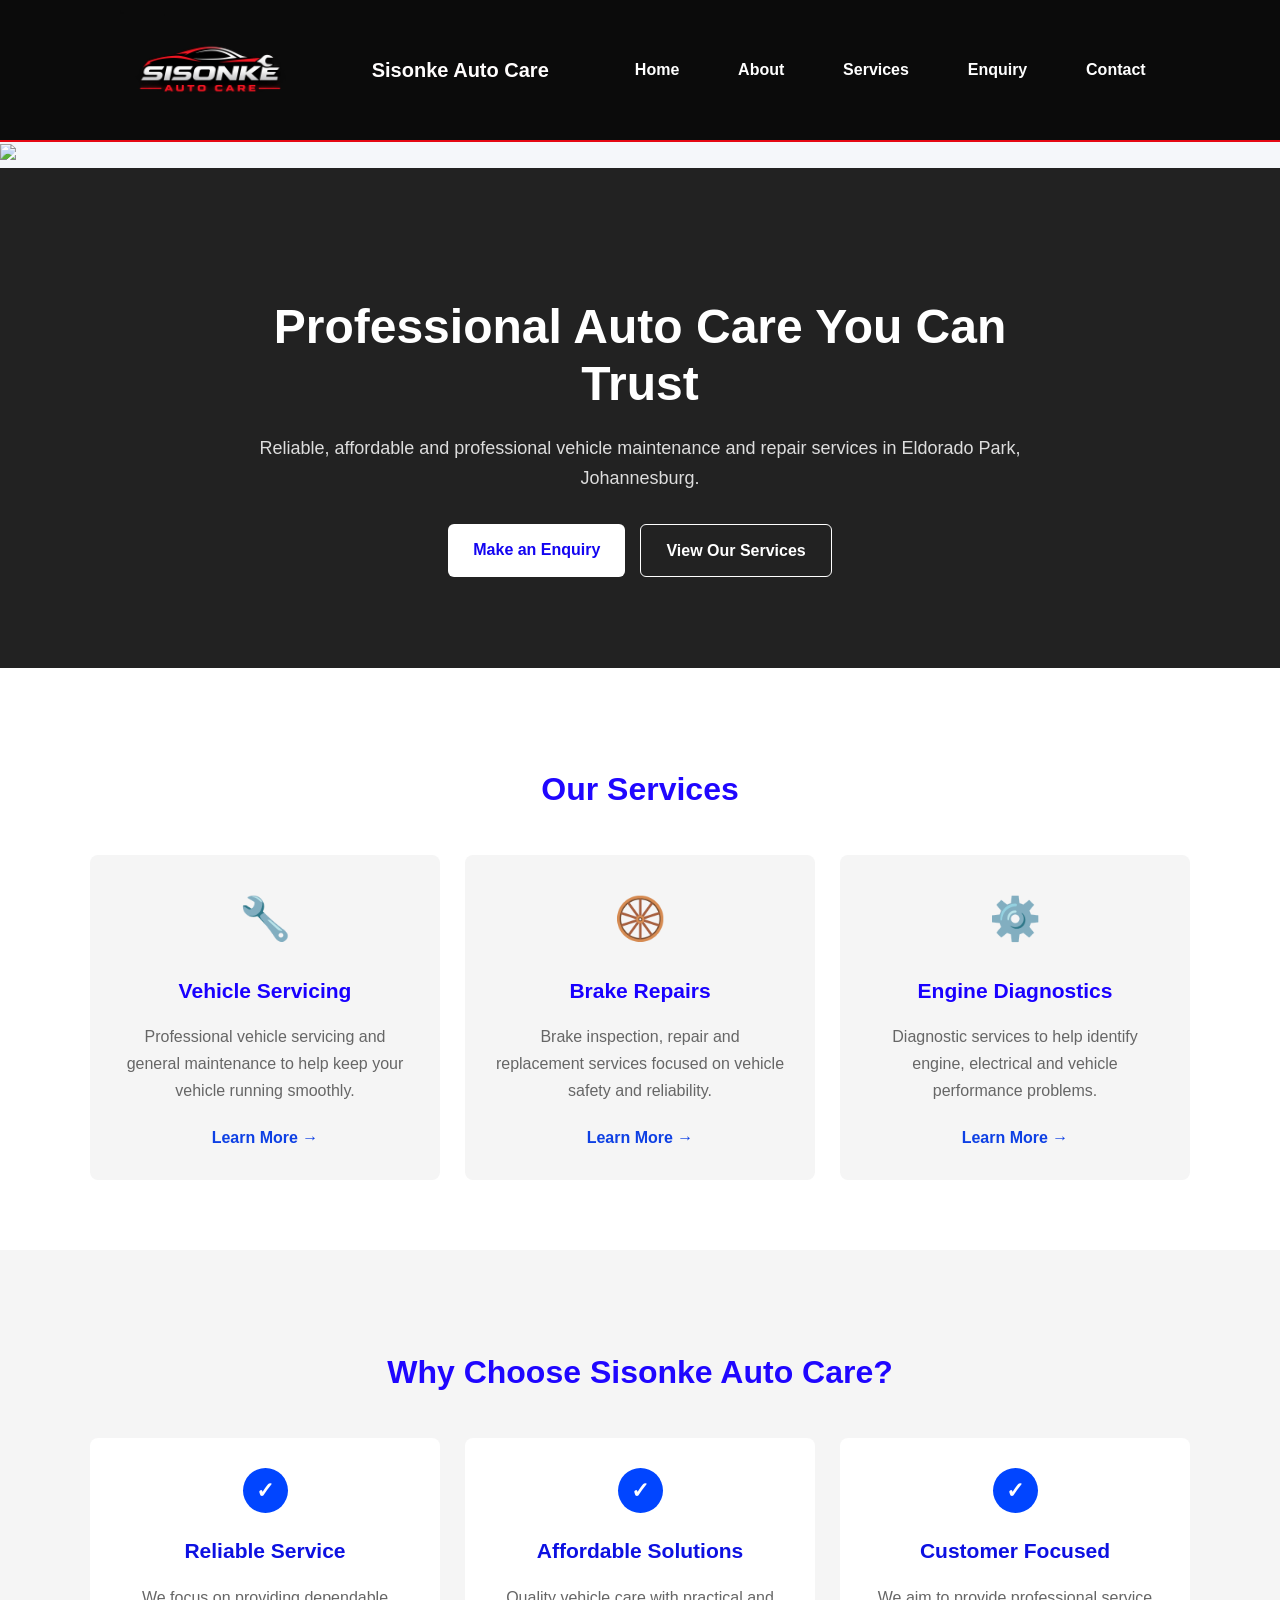
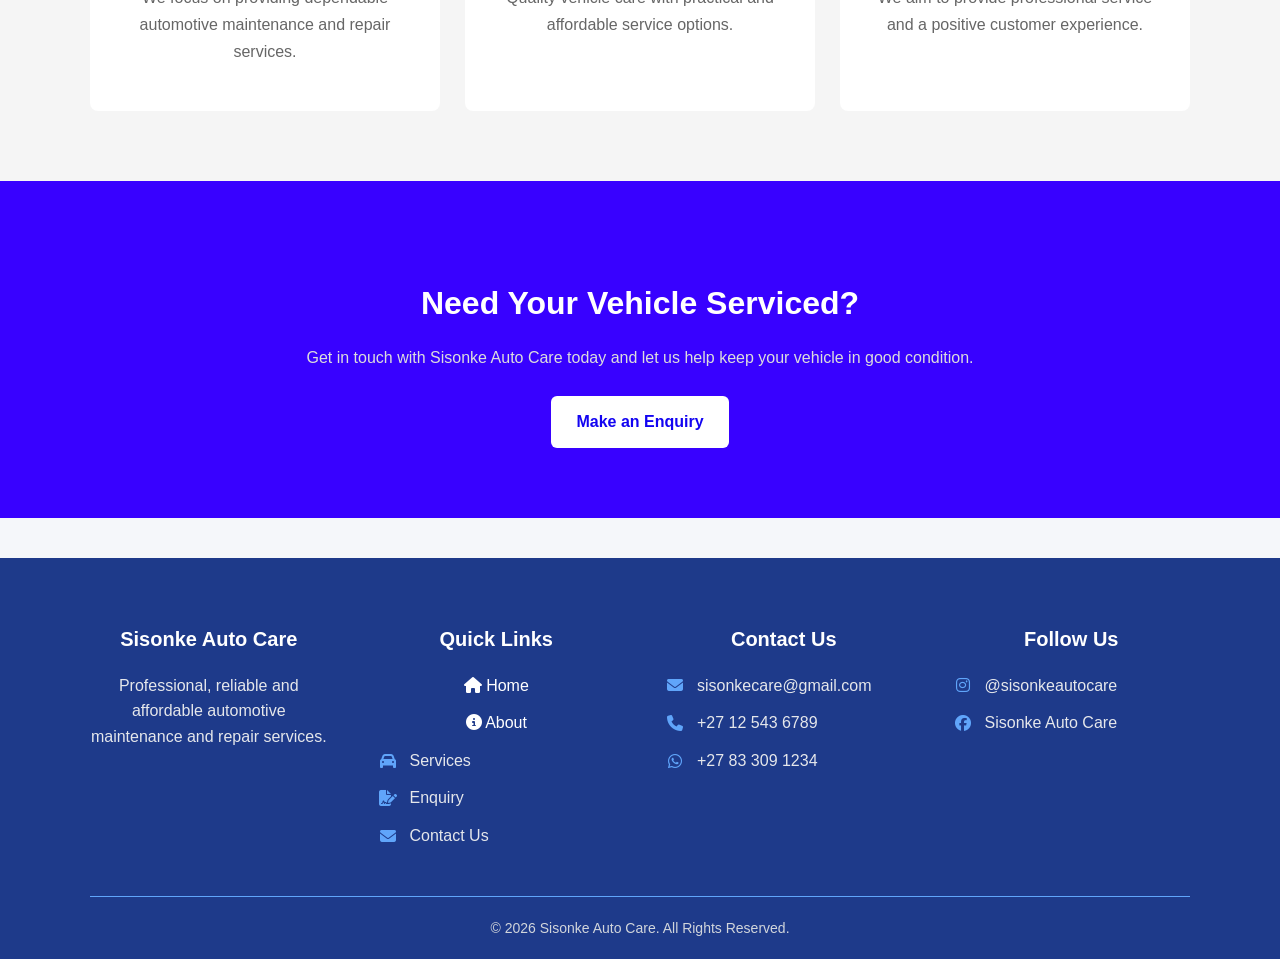
==== index.html @ cf34b192 "first commit" ====
<!DOCTYPE html>
<html lang="en">
<head>
    <meta charset="UTF-8">
    <meta name="viewport" content="width=device-width, initial-scale=1.0">
    <title>HOME</title>
     <link rel="stylesheet" href="CSS/style.css"> 

</head>
<body>
     <!-- Add this inside your <head> -->
<link rel="stylesheet" href="https://cdnjs.cloudflare.com/ajax/libs/font-awesome/6.5.2/css/all.min.css">
  
    <header class="site-header">
    <div class="container header-inner">
          <a href="index.html" class="brand">
            <img src="IMAGES/ChatGPT Image Sep 7, 2026, 10_57_08 AM.png" alt="Sisonke Auto Care Logo">
        </a>
          <a class="brand" href="index.html">Sisonke Auto Care</a>


        <nav class="site-nav" aria-label="Main navigation">
            <a href="index.html">Home</a>
            <a href="PAGES/about.html">About</a>
            <a href="PAGES/services.html">Services</a>
            <a href="PAGES/enquiry.html">Enquiry</a>
            <a href="PAGES/contactus.html">Contact</a>
        </nav>

    </div>
</header>
<body>

     </header>
<body>
      
          <img src="image/Web-SiteImage-6-scaled.png" width="400" 

      </header>
<body>
    

  <main>

    <!-- Hero Section -->
    <section class="hero">
        <div class="hero-content">
            <h1>Professional Auto Care You Can Trust</h1>

            <p>
                Reliable, affordable and professional vehicle maintenance
                and repair services in Eldorado Park, Johannesburg.
            </p>

            <div class="hero-buttons">
                <a href="./PAGES/enquiry.html" class="button">Make an Enquiry</a>
                <a href="./PAGES/services.html" class="button secondary-button">
                    View Our Services
                </a>
            </div>
        </div>
    </section>


    <!-- Services Section -->
    <section class="services-preview">
        <div class="container">

            <h2>Our Services</h2>

            <div class="cards">

                <div class="card">
                    <div class="card-icon">🔧</div>

                    <h3>Vehicle Servicing</h3>

                    <p>
                        Professional vehicle servicing and general maintenance
                        to help keep your vehicle running smoothly.
                    </p>

                    <a href="services.html">Learn More →</a>
                </div>


                <div class="card">
                    <div class="card-icon">🛞</div>

                    <h3>Brake Repairs</h3>

                    <p>
                        Brake inspection, repair and replacement services
                        focused on vehicle safety and reliability.
                    </p>

                    <a href="services.html">Learn More →</a>
                </div>


                <div class="card">
                    <div class="card-icon">⚙️</div>

                    <h3>Engine Diagnostics</h3>

                    <p>
                        Diagnostic services to help identify engine, electrical
                        and vehicle performance problems.
                    </p>

                    <a href="services.html">Learn More →</a>
                </div>

            </div>

        </div>
    </section>


    <!-- Why Choose Us Section -->
    <section class="why-us">

        <div class="container">

            <h2>Why Choose Sisonke Auto Care?</h2>

            <div class="benefits">

                <div class="benefit">
                    <div class="benefit-icon">✓</div>

                    <h3>Reliable Service</h3>

                    <p>
                        We focus on providing dependable automotive maintenance
                        and repair services.
                    </p>
                </div>


                <div class="benefit">
                    <div class="benefit-icon">✓</div>

                    <h3>Affordable Solutions</h3>

                    <p>
                        Quality vehicle care with practical and affordable
                        service options.
                    </p>
                </div>


                <div class="benefit">
                    <div class="benefit-icon">✓</div>

                    <h3>Customer Focused</h3>

                    <p>
                        We aim to provide professional service and a positive
                        customer experience.
                    </p>
                </div>

            </div>

        </div>

    </section>


    <!-- Call To Action Section -->
    <section class="cta">

        <div class="container">

            <h2>Need Your Vehicle Serviced?</h2>

            <p>
                Get in touch with Sisonke Auto Care today and let us help
                keep your vehicle in good condition.
            </p>

            <a href="enquiry.html" class="button">
                Make an Enquiry
            </a>

        </div>

    </section>

</main>
  <!-- Add this inside your <head> -->
<link rel="stylesheet" href="https://cdnjs.cloudflare.com/ajax/libs/font-awesome/6.5.2/css/all.min.css">


<!-- FOOTER -->
<footer class="site-footer">

    <div class="container">

        <div class="footer-content">

            <!-- About -->
            <div class="footer-section">
                <h3>Sisonke Auto Care</h3>
                <p>
                    Professional, reliable and affordable automotive
                    maintenance and repair services.
                </p>
            </div>


            <!-- Quick Links -->
            <div class="footer-section">
                <h3>Quick Links</h3>

                <ul class="footer-links">

                    <li>
                        <a href="index.html"> </a>
                            <i class="fa-solid fa-house"></i>
                            Home
                        </a>
                    </li>

                    <li>
                        <a href="PAGES/about.html"> </a>
                            <i class="fa-solid fa-circle-info"></i>
                            About
                        </a>
                    </li>

                    <li>
                        <a href="PAGES/services.html">
                            <i class="fa-solid fa-car"></i>
                            Services
                        </a>
                    </li>

                    <li>
                        <a href="PAGES/enquiry.html">
                            <i class="fa-solid fa-file-signature"></i>
                            Enquiry
                        </a>
                    </li>

                    <li>
                        <a href="PAGES/contactus.html">
                            <i class="fa-solid fa-envelope"></i>
                            Contact Us
                        </a>
                    </li>

                </ul>
            </div>


            <!-- Contact (Now Clickable) -->
            <div class="footer-section">
                <h3>Contact Us</h3>

                <ul class="footer-links">

                    <li>
                        <a href="mailto:sisonkecare@gmail.com">
                            <i class="fa-solid fa-envelope"></i>
                            <span>sisonkecare@gmail.com</span>
                        </a>
                    </li>

                    <li>
                        <a href="tel:+27125436789">
                            <i class="fa-solid fa-phone"></i>
                            <span>+27 12 543 6789</span>
                        </a>
                    </li>

                    <li>
                        <a href="https://wa.me/27833091234" target="_blank" rel="noopener noreferrer">
                            <i class="fa-brands fa-whatsapp"></i>
                            <span>+27 83 309 1234</span>
                        </a>
                    </li>

                </ul>
            </div>


            <!-- Social Media (Now Clickable) -->
            <div class="footer-section">
                <h3>Follow Us</h3>

                <ul class="footer-links">

                    <li>
                        <a href="https://instagram.com/sisonkeautocare" target="_blank" rel="noopener noreferrer">
                            <i class="fa-brands fa-instagram"></i>
                            <span>@sisonkeautocare</span>
                        </a>
                    </li>

                    <li>
                        <a href="https://facebook.com" target="_blank" rel="noopener noreferrer">
                            <i class="fa-brands fa-facebook"></i>
                            <span>Sisonke Auto Care</span>
                        </a>
                    </li>

                </ul>
            </div>

        </div>


        <!-- Copyright -->
        <div class="footer-bottom">
            <p>
                &copy; 2026 Sisonke Auto Care. All Rights Reserved.
            </p>
        </div>

    </div>

</footer>

</body>
</html>
---- CSS/style.css ----
/* body{
    background-color: gold
    ;
}

h1 {
    color: black;
}

p {
    font-size:20px; color:softer blue; */

    /* :root represents the highest-level html element.
   It stores reusable CSS variables for the whole Services page.
   Students must replace these example colours with their actual colours. */
:root {
    --primary: #2563EB; /* Store the website's main colour. */
    --primary-dark: #1E3A8A; /* Store a darker version for strong backgrounds. */
    --accent: #000000; /* Store the highlight and hover colour. */
    --background: #F5F7FA; 
    /* Store the page background colour. */
    --surface: #FFFFFF; /* Store the card background colour. */
    --text: #1F2937; /* Store the normal text colour. */
    --border: #D1D5DB; /* Store the card border colour. */
}

/* Select every HTML element. */
* {
    box-sizing: border-box; /* Include padding and borders inside element widths. */
}

/* Style the complete visible webpage. */
body {
    margin: 0; /* Remove the browser's default outside spacing. */
    background-color: var(--background); /* Use the stored background colour. */
    color: var(--text); /* Use the stored normal text colour. */
    font-family: Arial, Helvetica, sans-serif; /* Set readable fallback fonts. */
    font-size: 16px; /* Set the default text size. */
    line-height: 1.6; /* Add readable space between lines. */
}

/* Create a reusable centred content area. */
.container {
    width: min(90%, 1200px); /* Use 90% width but never exceed 1200px. */
    margin-inline: auto; /* Centre the container horizontally. */
}

/* Remove normal underlines and animate link colour changes. */
a {
    text-decoration: none; /* Remove the browser's default underline. */
    transition: 0.25s ease; /* Smoothly animate interaction changes. */
}

/* Style the header across the top of the Services page. */
.site-header {
    background-color: var(--primary); /* Use the main website colour. */
    border-bottom: 4px solid var(--accent); /* Add an accent line. */
}

/* Arrange the brand and navigation in one row. */
.header-inner {
    display: flex; /* Place children next to each other. */
    align-items: center; /* Align children vertically. */
    justify-content: space-between; /* Push them to opposite sides. */
    min-height: 80px; /* Give the header a useful minimum height. */
    gap: 2rem; /* Add space between the brand and navigation. */
}

/* Style the clickable organisation name. */
.brand {
    color: #fffdfd; /* Display the brand in white. */
    font-size: 1.25rem; /* Make it larger than normal text. */
    font-weight: bold; /* Emphasise the organisation name. */
}

/* Arrange the main navigation links. */
.site-nav {
    display: flex; /* Place links in one row. */
    gap: 0.35rem; /* Add a small gap between links. */
}

/* Style each link inside the main navigation. */
.site-nav a {
    padding: 0.7rem 0.9rem; /* Add clickable space inside each link. */
    border-radius: 6px; /* Round the link corners. */
    color: #ffffff; /* Display normal navigation text in white. */
    font-weight: bold; /* Make navigation labels easy to identify. */
}

/* Apply when a mouse pointer is over a navigation link. */
.site-nav a:hover {
    background-color: var(--accent); /* Change to the accent background. */
    color: var(--primary-dark); /* Use dark text for contrast. */
    transform: translateY(-2px); /* Move the link slightly upward. */
}

/* Apply when a keyboard user selects a navigation link. */
.site-nav a:focus-visible {
    outline: 3px solid #ffffff; /* Draw a visible keyboard focus outline. */
    outline-offset: 2px; /* Add space around the outline. */
}

/* Highlight the link for the page currently open. */
.site-nav a[aria-current="page"] {
    background-color: #ffffff; /* Use a white active-link background. */
    color: var(--primary); /* Use the main colour for active-link text. */
}

/* Style the short introduction at the top of the page. */
.page-header {
    padding: 4rem 0; /* Add vertical space inside the section. */
    background-color: var(--primary-dark); /* Use the dark website colour. */
    color: #ffffff; /* Make inherited text white. */
    text-align: center; /* Centre the introduction. */
}

/* Style the small line above the main heading. */
.eyebrow {
    margin-bottom: 0.5rem; /* Add space below the line. */
    color: var(--accent); /* Use the accent colour. */
    font-weight: bold; /* Emphasise the text. */
    text-transform: uppercase; /* Display the text in capital letters. */
}

/* Style the main Services heading. */
.page-header h1 {
    margin: 0 0 1rem; /* Remove top space and add bottom space. */
    font-size: clamp(2rem, 5vw, 3.25rem); /* Make the size responsive. */
}

/* Keep the introductory paragraph readable and centred. */
.page-introduction {
    max-width: 700px; /* Stop the paragraph from becoming too wide. */
    margin: 0 auto; /* Centre the paragraph. */
}

/* Add space around the main Services content. */
.services-section {
    padding: 4rem 0; /* Add vertical section spacing. */
}

/* Style the heading above the cards. */
.section-heading {
    margin: 0 0 2rem; /* Add space below the heading. */
    color: var(--primary); /* Use the main website colour. */
    text-align: center; /* Centre the heading. */
}

/* Arrange four cards in a responsive grid. */
.services-grid {
    display: grid; /* Turn this container into CSS Grid. */
    grid-template-columns: repeat(4, 1fr); /* Create four equal columns. */
    gap: 1.5rem; /* Add space between cards. */
}

/* Style every repeated service card. */
.service-card {
    overflow: hidden; /* Keep the image inside the rounded corners. */
    background-color: var(--surface); /* Use the stored card colour. */
    border: 1px solid var(--border); /* Add a light card border. */
    border-radius: 10px; /* Round the card corners. */
    box-shadow: 0 5px 15px rgba(0, 0, 0, 0.12); /* Add depth. */
    transition: transform 0.25s ease; /* Animate the card hover movement. */
}

/* Apply while the mouse is over a service card. */
.service-card:hover {
    transform: translateY(-5px); /* Lift the card slightly upward. */
}

/* Give every service image the same size. */
.service-image {
    display: block; /* Remove the inline gap below an image. */
    width: 100%; /* Fill the complete card width. */
    height: 180px; /* Give all four images equal height. */
    object-fit: cover; /* Crop images without stretching them. */
}

/* Add internal spacing around each card's text. */
.service-content {
    padding: 1.25rem; /* Add space between text and card edges. */
}

/* Style each service name. */
.service-content h3 {
    margin: 0 0 0.5rem; /* Remove top space and add bottom space. */
    color: var(--primary); /* Use the main website colour. */
}

/* Remove unnecessary space below each service description. */
.service-content p {
    margin-bottom: 0; /* Remove the final paragraph's bottom margin. */
}

/* Style the footer at the bottom of the Services page. */
.site-footer {
    padding: 2rem 0; /* Add internal footer spacing. */
    background-color: var(--primary-dark); /* Use the dark website colour. */
    color: #000000; /* Display footer text in white. */
    text-align: center; /* Centre the footer text. */

}

/* Remove the paragraph's default footer margin. */
.site-footer p {
    margin: 0; /* Remove unwanted space around the copyright. */
    
}

/* Tablet rules apply when the screen is 900px or narrower. */
@media (max-width: 900px) {
    /* Stack the brand above the navigation on tablets. */
    .header-inner {
        flex-direction: column; /* Change the header from a row to a column. */
        padding: 1rem 0; /* Add space inside the stacked header. */
    }

    /* Allow tablet navigation links to move onto another line. */
    .site-nav {
        justify-content: center; /* Centre the links. */
        flex-wrap: wrap; /* Wrap links when space is limited. */
    }

    /* Change the four service cards into two columns. */
    .services-grid {
        grid-template-columns: repeat(2, 1fr); /* Display two equal columns. */
    }
}

/* Phone rules apply when the screen is 600px or narrower. */
@media (max-width: 600px) {
    /* Stack the navigation links vertically. */
    .site-nav {
        width: 100%; /* Fill the available phone width. */
        flex-direction: column; /* Place links below one another. */
    }

    /* Make every phone navigation link easy to tap. */
    .site-nav a {
        width: 100%; /* Make each link fill the navigation width. */
        text-align: center; /* Centre each link label. */
    }

    /* Display one service card per row on phones. */
    .services-grid {
        grid-template-columns: 1fr; /* Change the grid to one column. */
    }
}


.site-footer {
    background-color: #1E3A8A;
    color: #FFFFFF;
    padding: 45px 20px 20px;
    margin-top: 40px;
}

.footer-content {
    max-width: 1100px;
    margin: 0 auto;
    display: flex;
    justify-content: space-between;
    gap: 50px;
}

.footer-section {
    flex: 1;
}

.footer-section h3 {
    color: #FFFFFF;
    font-size: 20px;
    margin-bottom: 18px;
}

.footer-section p {
    color: #E5E7EB;
    line-height: 1.6;
    margin: 0;
}


/* Quick Links */

.footer-links {
    list-style: none;
    padding: 0;
    margin: 0;
}

.footer-links li {
    margin-bottom: 12px;
}

.footer-links a {
    display: flex;
    align-items: center;
    gap: 12px;
    color: #E5E7EB;
    text-decoration: none;
    transition: 0.3s ease;
   

}

.footer-links a i {
    width: 20px;
    text-align: center;
    color: #60A5FA;
    font-size: 16px;
}

.footer-links a:hover {
    color: #FFFFFF;
    padding-left: 6px;
}

.footer-links a:hover i {
    color: #FFFFFF;
}


/* Contact & Social */

.footer-list {
    list-style: none;
    padding: 0;
    margin: 0;
}

.footer-list li {
    display: flex;
    align-items: center;
    gap: 12px;
    color: #E5E7EB;
    margin-bottom: 14px;
}

.footer-list i {
    width: 20px;
    text-align: center;
    color: #60A5FA;
    font-size: 17px;
}


/* Copyright */

.footer-bottom {
    max-width: 1100px;
    margin: 35px auto 0;
    padding-top: 20px;
    border-top: 1px solid #60A5FA;
    text-align: center;
}

.footer-bottom p {
    margin: 0;
    color: #D1D5DB;
    font-size: 14px;
}


/* Mobile */

@media (max-width: 768px) {

    .footer-content {
        flex-direction: column;
        gap: 30px;
    }

    .footer-section {
        width: 100%;
    }


}
/* Header */
.site-header {
    background-color: #0b0b0b;
    padding: 10px 0;
    border-bottom: 2px solid #e50914;
}

/* Header container */
.header-inner {
    max-width: 1200px;
    margin: 0 auto;
    padding: 0 30px;

    display: flex;
    align-items: center;
    justify-content: space-between;
}

/* Logo */
.brand img {
    width: 180px;
    height: auto;
    display: block;
}

/* Navigation */
.site-nav {
    display: flex;
    align-items: center;
    gap: 30px;
}

.site-nav a {
    color: #ffffff;
    text-decoration: none;
    font-size: 16px;
    font-weight: 600;
    transition: 0.3s ease;
}

.site-nav a:hover {
    color: #e50914;
}

/* Mobile */
@media (max-width: 768px) {
    .header-inner {
        flex-direction: column;
        gap: 15px;
    }

    .brand img {
        width: 160px;
    }

    .site-nav {
        gap: 15px;
        flex-wrap: wrap;
        justify-content: center;
    }
}

/* About Us Section */
.about-section {
    max-width: 1100px;
    margin: 60px auto;
    padding: 0 25px;
}

/* Main heading section */
.about-intro {
    text-align: center;
    margin-bottom: 45px;
}

.about-intro h1 {
    font-size: 42px;
    margin-bottom: 15px;
    color: #021cff;
}

.about-intro p {
    max-width: 750px;
    margin: 0 auto;
    font-size: 18px;
    line-height: 1.8;
    color: #555;
}

/* Individual sections */
.about-card {
    background: #f5f5f5;
    padding: 30px;
    margin-bottom: 25px;
    border-left: 5px solid hwb(239 1% 0%);
    border-radius: 8px;
}

.about-card h2 {
    margin-top: 0;
    margin-bottom: 15px;
    font-size: 27px;
    color: #0004fc;
}

.about-card p {
    margin: 0 0 15px;
    font-size: 16px;
    line-height: 1.8;
    color: #555;
}

.about-card p:last-child {
    margin-bottom: 0;
}

/* Mobile responsiveness */
@media (max-width: 768px) {

    .about-section {
        margin: 40px auto;
        padding: 0 18px;
    }

    .about-intro h1 {
        font-size: 34px;
    }

    .about-intro p {
        font-size: 16px;
    }

    .about-card {
        padding: 22px;
    }

    .about-card h2 {
        font-size: 23px;
    }

    .about-card p {
        font-size: 15px;
    }
}

/* Contact Section */
.contact-section {
    max-width: 1100px;
    margin: 60px auto;
    padding: 0 25px;
}

/* Contact Heading */
.contact-header {
    text-align: center;
    margin-bottom: 45px;
}

.contact-header h1 {
    font-size: 42px;
    color: #1807fd;
    margin-bottom: 12px;
}

.contact-header p {
    font-size: 18px;
    color: #666;
    margin: 0;
}

/* Main Contact Layout */
.contact-container {
    display: grid;
    grid-template-columns: 1fr 1fr;
    gap: 35px;
    align-items: stretch;
}

/* Contact Information */
.contact-info {
    background: #f5f5f5;
    padding: 35px;
    border-radius: 10px;
    border-left: 5px solid #222;
}

.contact-info h2,
.contact-form h2 {
    margin-top: 0;
    margin-bottom: 15px;
    color: #0509fa;
    font-size: 27px;
}

.contact-info > p {
    color: #666;
    line-height: 1.7;
    margin-bottom: 25px;
}

/* Contact Details */
.contact-details {
    list-style: none;
    padding: 0;
    margin: 0;
}

.contact-details li {
    display: flex;
    flex-direction: column;
    gap: 4px;
    padding: 13px 0;
    border-bottom: 1px solid #ddd;
}

.contact-details li:last-child {
    border-bottom: none;
}

.contact-details strong {
    color: #070bfc;
    font-size: 15px;
}

.contact-details span {
    color: #666;
    font-size: 15px;
}

/* ==========================================
   SISONKE AUTO CARE - FULL PAGE CONTACT STYLING
   ========================================== */

/* Full-width section stretching across the screen */
.contact-section {
    background: linear-gradient(135deg, #0F172A 0%, #1E3A8A 100%);
    width: 100%;
    min-height: 90vh;
    padding: 80px 20px;
    box-sizing: border-box;
    display: flex;
    flex-direction: column;
    justify-content: center;
    align-items: center;
}

/* Centered professional container with comfortable width */
.contact-container {
    width: 100%;
    max-width: 900px;
    background-color: #0F172A;
    border: 1px solid rgba(96, 165, 250, 0.2);
    border-top: 4px solid #2563EB;
    border-radius: 12px;
    padding: 60px 50px;
    box-shadow: 0 25px 50px rgba(0, 0, 0, 0.5), 0 0 25px rgba(37, 99, 235, 0.15);
    box-sizing: border-box;
}

.contact-header {
    text-align: center;
    margin-bottom: 40px;
    width: 100%;
}

.contact-header h1 {
    color: #FFFFFF;
    font-size: 32px;
    font-weight: 700;
    text-transform: uppercase;
    letter-spacing: 1.5px;
    margin: 0 0 10px 0;
}

/* Optional: If you have a subtitle/paragraph under the heading */
.contact-header p {
    color: #94A3B8;
    font-size: 15px;
    margin: 0;
}

.contact-form {
    background: transparent;
    padding: 0;
    border-radius: 0;
    box-shadow: none;
    width: 100%;
}

.form-group {
    display: flex;
    align-items: center;
    margin-bottom: 26px;
    width: 100%;
}

.form-group label {
    width: 200px;
    color: #E2E8F0;
    font-weight: 500;
    font-size: 15px;
    flex-shrink: 0;
    margin-bottom: 0;
}

.form-group label::after {
    content: ":";
    float: right;
    margin-right: 20px;
    color: #60A5FA;
    font-weight: bold;
}

.form-group input,
.form-group textarea {
    flex-grow: 1;
    background-color: #1E293B;
    border: 1px solid #334155;
    border-radius: 6px;
    padding: 14px 18px;
    color: #FFFFFF;
    font-size: 15px;
    font-family: inherit;
    box-sizing: border-box;
    transition: all 0.3s ease;
}

.form-group input::placeholder,
.form-group textarea::placeholder {
    color: #64748B;
}

.form-group input:focus,
.form-group textarea:focus {
    outline: none;
    border-color: #60A5FA;
    background-color: #111827;
    box-shadow: 0 0 0 4px rgba(96, 165, 250, 0.15);
}

.form-group textarea {
    resize: vertical;
    min-height: 140px;
}

.contact-form button {
    display: block;
    width: 240px;
    margin-left: auto;
    margin-top: 20px;
    padding: 14px 24px;
    border: none;
    border-radius: 6px;
    background: linear-gradient(135deg, #2563EB 0%, #1D4ED8 100%);
    color: #FFFFFF;
    font-size: 15px;
    font-weight: 600;
    cursor: pointer;
    transition: all 0.3s ease;
    text-transform: uppercase;
    letter-spacing: 1px;
    box-shadow: 0 4px 12px rgba(37, 99, 235, 0.3);
}

.contact-form button:hover {
    background: linear-gradient(135deg, #1D4ED8 0%, #1E40AF 100%);
    transform: translateY(-2px);
    box-shadow: 0 6px 18px rgba(37, 99, 235, 0.4);
}

/* Mobile Responsiveness */
@media (max-width: 768px) {
    .contact-section {
        padding: 40px 15px;
    }

    .contact-container {
        padding: 30px 20px;
    }

    .contact-header h1 {
        font-size: 24px;
    }

    .form-group {
        flex-direction: column;
        align-items: stretch;
    }

    .form-group label {
        width: 100%;
        margin-bottom: 8px;
    }

    .form-group label::after {
        display: none;
    }

    .contact-form button {
        width: 100%;
        margin-left: 0;
    }
}

/* ==============================
   GENERAL CONTAINER
============================== */

.container {
    width: 90%;
    max-width: 1100px;
    margin: 0 auto;
}


/* ==============================
   HERO SECTION
============================== */

.hero {
    min-height: 500px;
    display: flex;
    align-items: center;
    justify-content: center;
    text-align: center;
    background: #222;
    padding: 60px 20px;
    box-sizing: border-box;
}

.hero-content {
    max-width: 800px;
}

.hero h1 {
    color: #fff;
    font-size: 48px;
    line-height: 1.2;
    margin-bottom: 20px;
}

.hero p {
    color: #ddd;
    font-size: 18px;
    line-height: 1.7;
    margin-bottom: 30px;
}


/* ==============================
   BUTTONS
============================== */

.hero-buttons {
    display: flex;
    justify-content: center;
    gap: 15px;
    flex-wrap: wrap;
}

.button {
    display: inline-block;
    padding: 13px 25px;
    background: #fff;
    color: #1304f1;
    text-decoration: none;
    font-weight: 600;
    border-radius: 6px;
    transition: 0.3s;
}

.button:hover {
    background: #ddd;
}

.secondary-button {
    background: transparent;
    color: #fff;
    border: 1px solid #fff;
}

.secondary-button:hover {
    background: #fff;
    color: #1708f1;
}


/* ==============================
   SERVICES
============================== */

.services-preview {
    padding: 70px 0;
    background: #fff;
    text-align: center;
}

.services-preview h2,
.why-us h2 {
    font-size: 32px;
    color: #1f06ff;
    margin-bottom: 40px;
}

.cards {
    display: grid;
    grid-template-columns: repeat(3, 1fr);
    gap: 25px;
}

.card {
    padding: 30px;
    background: #f5f5f5;
    border-radius: 8px;
    text-align: center;
    transition: 0.3s;
}

.card:hover {
    transform: translateY(-5px);
    box-shadow: #1304f1;
}

.card-icon {
    font-size: 42px;
    margin-bottom: 15px;
}

.card h3 {
    font-size: 21px;
    color: #1900ff;
    margin-bottom: 12px;
}

.card p {
    color: #666;
    line-height: 1.7;
    margin-bottom: 20px;
}

.card a {
    color: #0e40e4;
    text-decoration: none;
    font-weight: 600;
}

.card a:hover {
    text-decoration: underline;
}


/* ==============================
   WHY CHOOSE US
============================== */

.why-us {
    padding: 70px 0;
    background: #f5f5f5;
    text-align: center;
}

.benefits {
    display: grid;
    grid-template-columns: repeat(3, 1fr);
    gap: 25px;
}

.benefit {
    background: #fff;
    padding: 30px;
    border-radius: 8px;
}

.benefit-icon {
    width: 45px;
    height: 45px;
    margin: 0 auto 15px;
    display: flex;
    align-items: center;
    justify-content: center;
    background: #0145ff;
    color: #fff;
    border-radius: 50%;
    font-size: 22px;
    font-weight: bold;
}

.benefit h3 {
    color: #0d11e2;
    font-size: 21px;
    margin-bottom: 12px;
}

.benefit p {
    color: #666;
    line-height: 1.7;
}


/* ==============================
   CALL TO ACTION
============================== */

.cta {
    padding: 70px 20px;
    background: #3801ff;
    text-align: center;
}

.cta h2 {
    color: #fff;
    font-size: 32px;
    margin-bottom: 15px;
}

.cta p {
    max-width: 700px;
    margin: 0 auto 25px;
    color: #ddd;
    line-height: 1.7;
}


/* ==============================
   MOBILE RESPONSIVE
============================== */

@media (max-width: 768px) {

    .hero {
        min-height: 450px;
    }

    .hero h1 {
        font-size: 36px;
    }

    .hero p {
        font-size: 16px;
    }

    .cards,
    .benefits {
        grid-template-columns: 1fr;
    }

    .services-preview,
    .why-us,
    .cta {
        padding: 50px 0;
    }

    .services-preview h2,
    .why-us h2,
    .cta h2 {
        font-size: 28px;
    }
}

/* Enquiry Form Styling - Inspired by reference layout using Sisonke colors */

.form-section {
    background-color: #1E3A8A; /* Sisonke Primary Deep Blue background */
    padding: 50px 20px;
    display: flex;
    justify-content: center;
    align-items: center;
}

.form-container {
    width: 100%;
    max-width: 850px;
    background-color: #0F172A; /* Dark navy card container */
    border: 1px solid #60A5FA; /* Clean accent border */
    border-radius: 8px;
    padding: 45px 40px;
    box-shadow: 0 10px 30px rgba(0, 0, 0, 0.3);
}

.page-title h2 {
    color: #0F172A; 
    text-align: center;
    font-size: 28px;
    margin-bottom: 8px;
    text-transform: uppercase;
    letter-spacing: 1px;
}

/* Form Row layout (Label on left, colon separator, Input on right) */
.form-group {
    display: flex;
    align-items: center;
    margin-bottom: 22px;
}

.form-group label {
    width: 180px;
    color: #FFFFFF;
    font-weight: 500;
    font-size: 14px;
    flex-shrink: 0;
}

/* Adds the colon separator matching your reference screenshot */
.form-group label::after {
    content: ":";
    float: right;
    margin-right: 15px;
    color: #93C5FD;
}

/* Input fields taking up the rest of the row */
.form-group input,
.form-group select,
.form-group textarea {
    flex-grow: 1;
    background-color: #1E293B; /* Darker input box background */
    border: 1px solid #334155;
    border-radius: 4px;
    padding: 12px 15px;
    color: #FFFFFF;
    font-size: 14px;
    transition: all 0.3s ease;
}

.form-group input::placeholder,
.form-group textarea::placeholder {
    color: #64748B;
}

.form-group input:focus,
.form-group select:focus,
.form-group textarea:focus {
    outline: none;
    border-color: #60A5FA;
    background-color: #0F172A;
    box-shadow: 0 0 0 2px rgba(96, 165, 250, 0.2);
}

.form-group textarea {
    resize: vertical;
}

/* Small helper texts under inputs */
.form-text {
    display: block;
    margin-top: 5px;
    font-size: 12px;
    color: #94A3B8;
    margin-left: 180px; /* Aligned with inputs */
}

/* Checkbox alignment */
.form-group-checkbox {
    margin: 25px 0;
    color: #CBD5E1;
    font-size: 13px;
    padding-left: 180px; /* Aligns with inputs */
}

.form-group-checkbox label {
    display: flex;
    align-items: center;
    gap: 10px;
    cursor: pointer;
}

.form-group-checkbox input[type="checkbox"] {
    accent-color: #2563EB;
    width: 16px;
    height: 16px;
}

/* Submit Button styled to match your brand */
.submit-btn {
    display: block;
    width: 200px;
    margin-left: auto;
    background-color: #2563EB; 
    color: #FFFFFF;
    border: none;
    border-radius: 4px;
    padding: 12px 20px;
    font-size: 15px;
    font-weight: 600;
    cursor: pointer;
    transition: background-color 0.3s ease;
    text-transform: uppercase;
    letter-spacing: 0.5px;
}

.submit-btn:hover {
    background-color: #1D4ED8;
}

/* Mobile Responsiveness: Stacks fields neatly on smaller screens */
@media (max-width: 768px) {
    .form-group {
        flex-direction: column;
        align-items: stretch;
    }

    .form-group label {
        width: 100%;
        margin-bottom: 6px;
    }

    .form-group label::after {
        display: none; /* Hide colon on mobile view */
    }

    .form-text,
    .form-group-checkbox {
        padding-left: 0;
    }

    .submit-btn {
        width: 100%;
    }
}
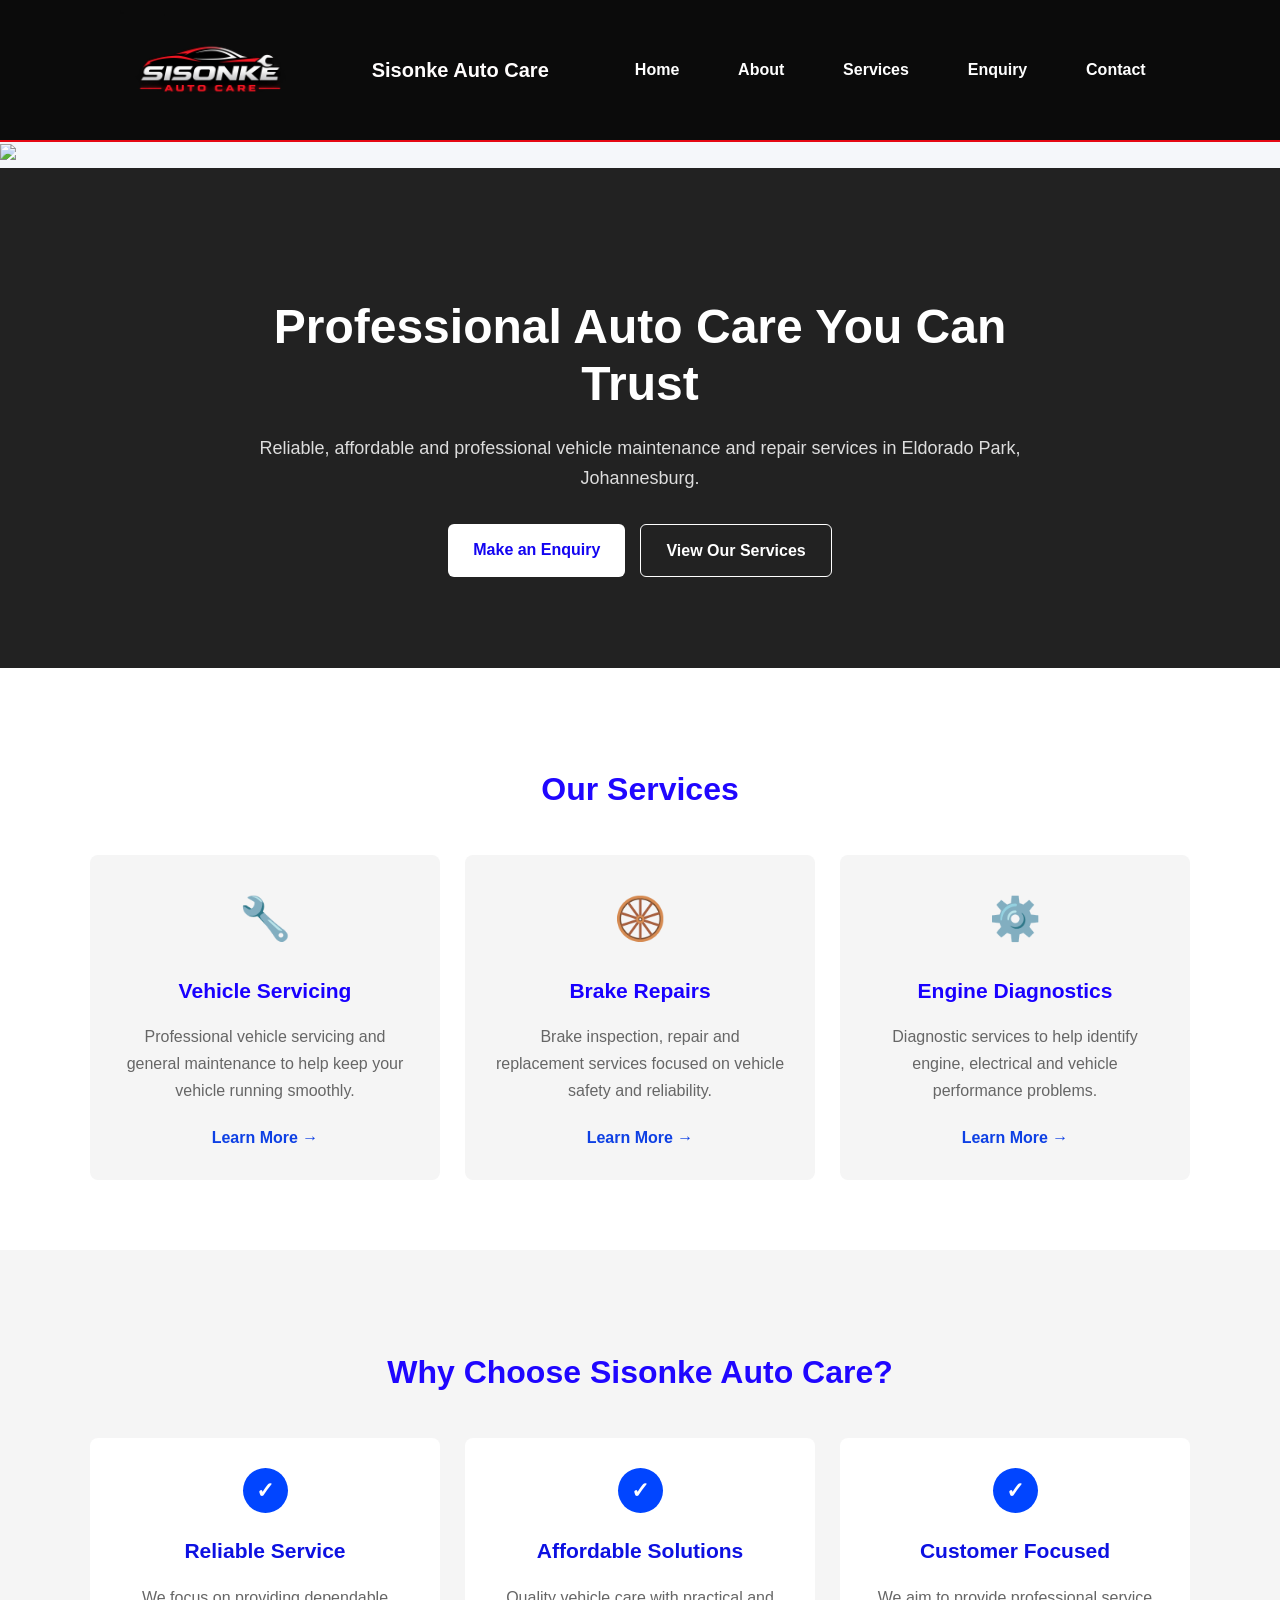
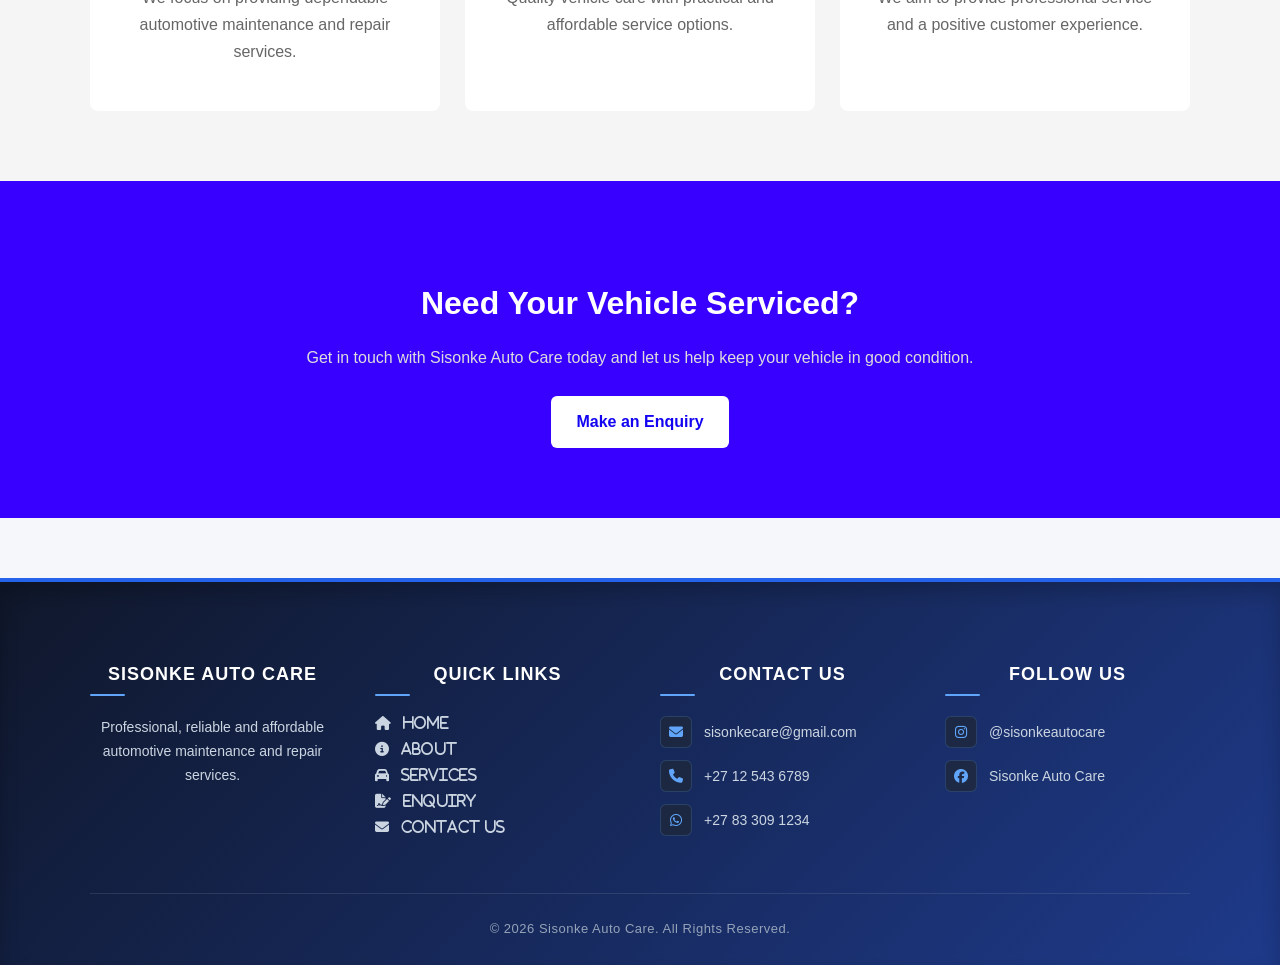
==== commit 8adaaddc: "lastest update" ====
--- a/index.html
+++ b/index.html
@@ -196,9 +196,7 @@
 
 <!-- FOOTER -->
 <footer class="site-footer">
-
     <div class="container">
-
         <div class="footer-content">
 
             <!-- About -->
@@ -210,119 +208,92 @@
                 </p>
             </div>
 
-
             <!-- Quick Links -->
             <div class="footer-section">
                 <h3>Quick Links</h3>
-
                 <ul class="footer-links">
-
-                    <li>
-                        <a href="index.html"> </a>
+                    <li>
+                        <a href="index.html"
                             <i class="fa-solid fa-house"></i>
-                            Home
-                        </a>
-                    </li>
-
-                    <li>
-                        <a href="PAGES/about.html"> </a>
+                            <span>Home</span>
+                        </a>
+                    </li>
+                    <li>
+                        <a href="PAGES/about.html"
                             <i class="fa-solid fa-circle-info"></i>
-                            About
-                        </a>
-                    </li>
-
-                    <li>
-                        <a href="PAGES/services.html">
+                            <span>About</span>
+                        </a>
+                    </li>
+                    <li>
+                        <a href="PAGES/services.html"
                             <i class="fa-solid fa-car"></i>
-                            Services
-                        </a>
-                    </li>
-
-                    <li>
-                        <a href="PAGES/enquiry.html">
+                            <span>Services</span>
+                        </a>
+                    </li>
+                    <li>
+                        <a href="PAGES/enquiry.html"
                             <i class="fa-solid fa-file-signature"></i>
-                            Enquiry
-                        </a>
-                    </li>
-
-                    <li>
-                        <a href="PAGES/contactus.html">
+                            <span>Enquiry</span>
+                        </a>
+                    </li>
+                    <li>
+                        <a href="PAGES/Contactus.html"
                             <i class="fa-solid fa-envelope"></i>
-                            Contact Us
-                        </a>
-                    </li>
-
+                            <span>Contact Us</span>
+                        </a>
+                    </li>
                 </ul>
             </div>
 
-
-            <!-- Contact (Now Clickable) -->
+            <!-- Contact Us -->
             <div class="footer-section">
                 <h3>Contact Us</h3>
-
                 <ul class="footer-links">
-
                     <li>
                         <a href="mailto:sisonkecare@gmail.com">
                             <i class="fa-solid fa-envelope"></i>
                             <span>sisonkecare@gmail.com</span>
                         </a>
                     </li>
-
                     <li>
                         <a href="tel:+27125436789">
                             <i class="fa-solid fa-phone"></i>
                             <span>+27 12 543 6789</span>
                         </a>
                     </li>
-
                     <li>
                         <a href="https://wa.me/27833091234" target="_blank" rel="noopener noreferrer">
                             <i class="fa-brands fa-whatsapp"></i>
                             <span>+27 83 309 1234</span>
                         </a>
                     </li>
-
                 </ul>
             </div>
 
-
-            <!-- Social Media (Now Clickable) -->
+            <!-- Follow Us -->
             <div class="footer-section">
                 <h3>Follow Us</h3>
-
                 <ul class="footer-links">
-
                     <li>
                         <a href="https://instagram.com/sisonkeautocare" target="_blank" rel="noopener noreferrer">
                             <i class="fa-brands fa-instagram"></i>
                             <span>@sisonkeautocare</span>
                         </a>
                     </li>
-
                     <li>
                         <a href="https://facebook.com" target="_blank" rel="noopener noreferrer">
                             <i class="fa-brands fa-facebook"></i>
                             <span>Sisonke Auto Care</span>
                         </a>
                     </li>
-
                 </ul>
             </div>
 
         </div>
-
 
         <!-- Copyright -->
         <div class="footer-bottom">
-            <p>
-                &copy; 2026 Sisonke Auto Care. All Rights Reserved.
-            </p>
-        </div>
-
+            <p>&copy; 2026 Sisonke Auto Care. All Rights Reserved.</p>
+        </div>
     </div>
-
-</footer>
-
-</body>
-</html>+</footer>
--- a/CSS/style.css
+++ b/CSS/style.css
@@ -248,133 +248,161 @@
 }
 
 
+/* ==========================================
+   SISONKE AUTO CARE - MODERN PROFESSIONAL FOOTER
+   ========================================== */
+
 .site-footer {
-    background-color: #1E3A8A;
+    background: linear-gradient(135deg, #0F172A 0%, #1E3A8A 100%);
     color: #FFFFFF;
-    padding: 45px 20px 20px;
-    margin-top: 40px;
+    padding: 60px 20px 25px;
+    margin-top: 60px;
+    border-top: 4px solid #2563EB; /* Premium brand accent line */
+    box-shadow: inset 0 10px 20px rgba(0, 0, 0, 0.2);
 }
 
 .footer-content {
-    max-width: 1100px;
+    max-width: 1150px;
     margin: 0 auto;
     display: flex;
     justify-content: space-between;
-    gap: 50px;
+    gap: 40px;
 }
 
 .footer-section {
     flex: 1;
+    transition: transform 0.3s ease;
+}
+
+/* Subtle hover pop effect on individual columns */
+.footer-section:hover {
+    transform: translateY(-3px);
 }
 
 .footer-section h3 {
     color: #FFFFFF;
-    font-size: 20px;
-    margin-bottom: 18px;
+    font-size: 18px;
+    font-weight: 700;
+    margin-bottom: 20px;
+    text-transform: uppercase;
+    letter-spacing: 1px;
+    position: relative;
+    padding-bottom: 8px;
+}
+
+/* Elegant underline accent for headings */
+.footer-section h3::after {
+    content: '';
+    position: absolute;
+    left: 0;
+    bottom: 0;
+    width: 35px;
+    height: 2px;
+    background-color: #60A5FA;
+    border-radius: 2px;
 }
 
 .footer-section p {
-    color: #E5E7EB;
-    line-height: 1.6;
+    color: #CBD5E1;
+    line-height: 1.7;
     margin: 0;
-}
-
-
-/* Quick Links */
-
-.footer-links {
-    list-style: none;
-    padding: 0;
-    margin: 0;
-}
-
-.footer-links li {
-    margin-bottom: 12px;
-}
-
-.footer-links a {
-    display: flex;
-    align-items: center;
-    gap: 12px;
-    color: #E5E7EB;
-    text-decoration: none;
-    transition: 0.3s ease;
-   
-
-}
-
-.footer-links a i {
-    width: 20px;
-    text-align: center;
-    color: #60A5FA;
-    font-size: 16px;
-}
-
-.footer-links a:hover {
-    color: #FFFFFF;
-    padding-left: 6px;
-}
-
-.footer-links a:hover i {
-    color: #FFFFFF;
-}
-
-
-/* Contact & Social */
-
+    font-size: 14px;
+}
+
+
+/* Quick Links & Lists */
+
+.footer-links,
 .footer-list {
     list-style: none;
     padding: 0;
     margin: 0;
 }
 
+.footer-links li,
+.footer-list li {
+    margin-bottom: 12px;
+}
+
+.footer-links a,
 .footer-list li {
     display: flex;
     align-items: center;
     gap: 12px;
-    color: #E5E7EB;
-    margin-bottom: 14px;
-}
-
+    color: #CBD5E1;
+    text-decoration: none;
+    font-size: 14px;
+    transition: all 0.3s cubic-bezier(0.4, 0, 0.2, 1);
+}
+
+/* Icon Styling with Soft Background Glow Container */
+.footer-links a i,
 .footer-list i {
-    width: 20px;
-    text-align: center;
+    width: 32px;
+    height: 32px;
+    display: flex;
+    align-items: center;
+    justify-content: center;
+    background-color: rgba(30, 41, 59, 0.8);
+    border: 1px solid rgba(96, 165, 250, 0.2);
+    border-radius: 6px;
     color: #60A5FA;
-    font-size: 17px;
-}
-
-
-/* Copyright */
+    font-size: 14px;
+    transition: all 0.3s ease;
+}
+
+/* Interactive Hover States */
+.footer-links a:hover {
+    color: #FFFFFF;
+    padding-left: 6px; /* Smooth slide-to-the-right animation */
+}
+
+.footer-links a:hover i,
+.footer-list li:hover i {
+    background-color: #2563EB;
+    color: #FFFFFF;
+    border-color: #2563EB;
+    box-shadow: 0 0 10px rgba(37, 99, 235, 0.4);
+}
+
+
+/* Copyright Section */
 
 .footer-bottom {
-    max-width: 1100px;
-    margin: 35px auto 0;
-    padding-top: 20px;
-    border-top: 1px solid #60A5FA;
+    max-width: 1150px;
+    margin: 45px auto 0;
+    padding-top: 25px;
+    border-top: 1px solid rgba(255, 255, 255, 0.1);
     text-align: center;
 }
 
 .footer-bottom p {
     margin: 0;
-    color: #D1D5DB;
-    font-size: 14px;
-}
-
-
-/* Mobile */
+    color: #94A3B8;
+    font-size: 13px;
+    letter-spacing: 0.5px;
+}
+
+
+/* Mobile Responsiveness */
 
 @media (max-width: 768px) {
+    .site-footer {
+        padding: 40px 15px 20px;
+    }
 
     .footer-content {
         flex-direction: column;
-        gap: 30px;
+        gap: 35px;
     }
 
     .footer-section {
         width: 100%;
     }
 
-
+    .footer-section:hover {
+        transform: none; /* Disable lift on small touch screens */
+    }
 }
 /* Header */
 .site-header {
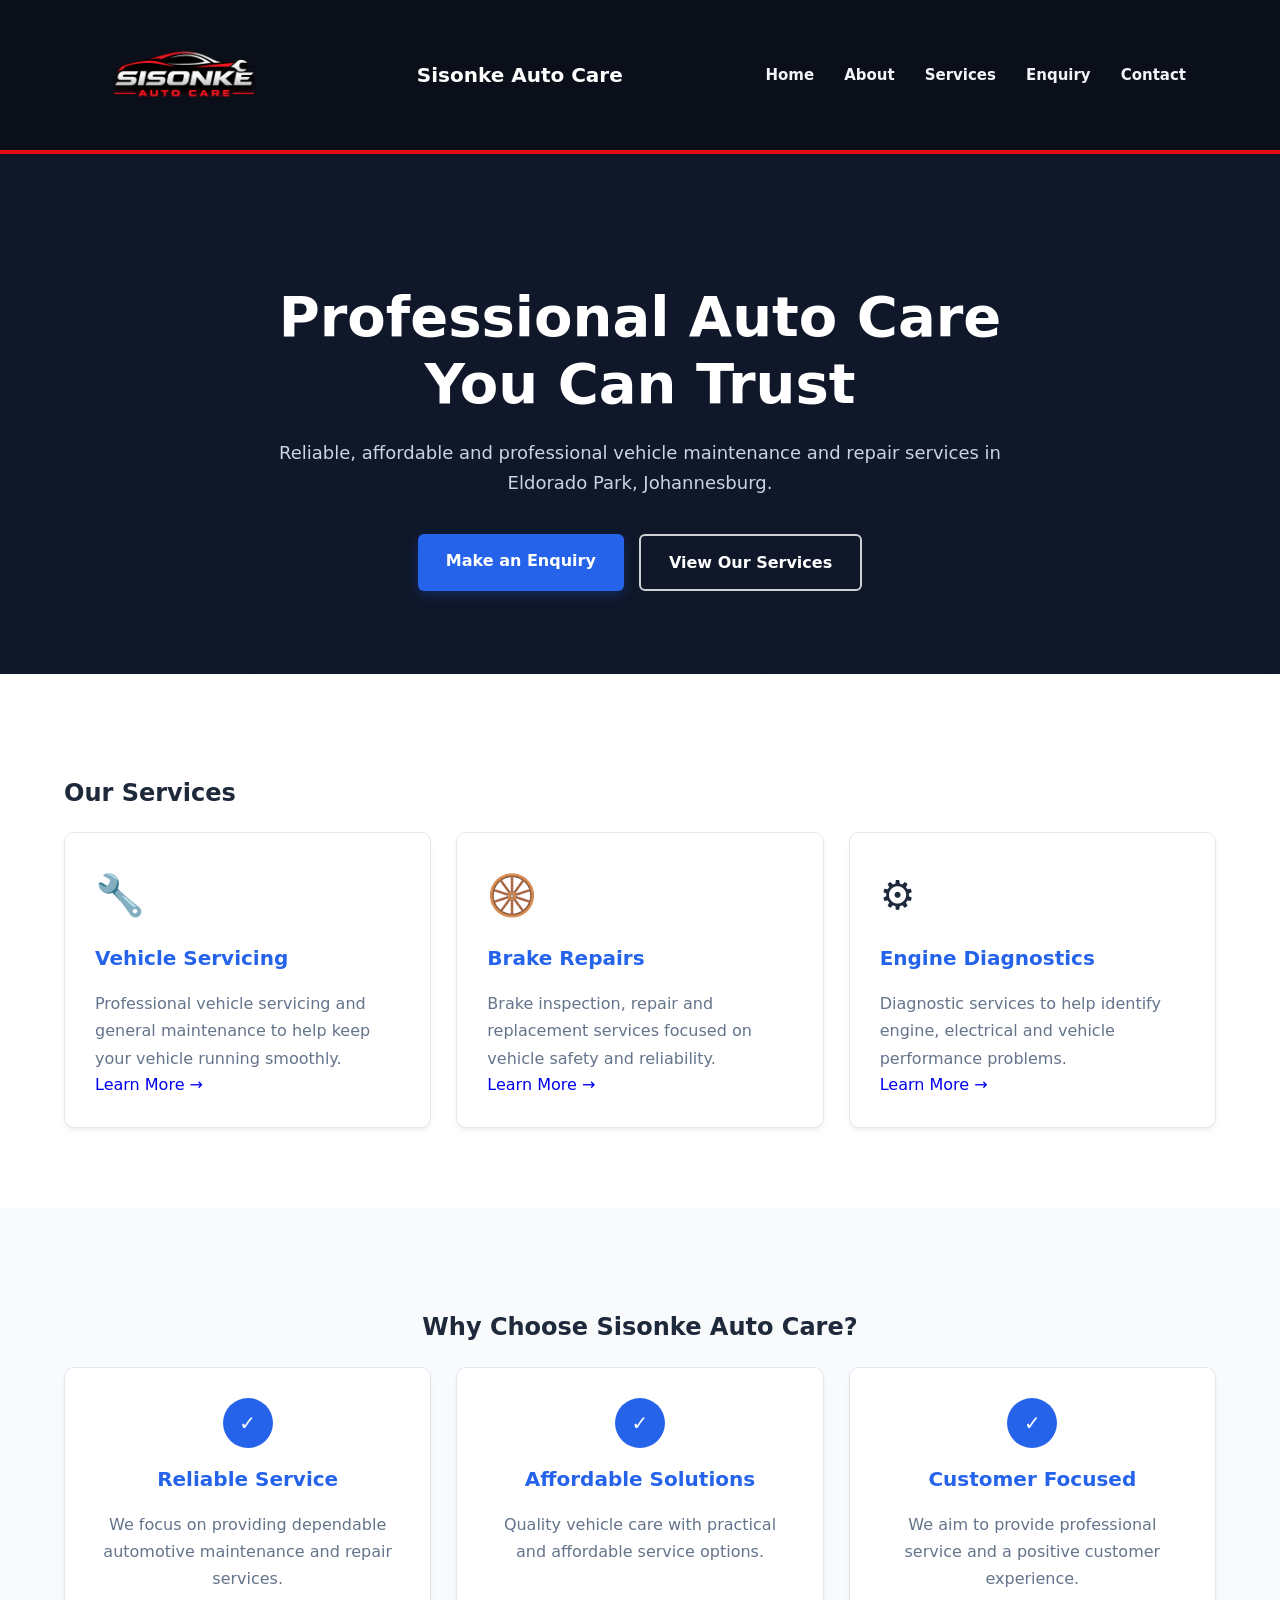
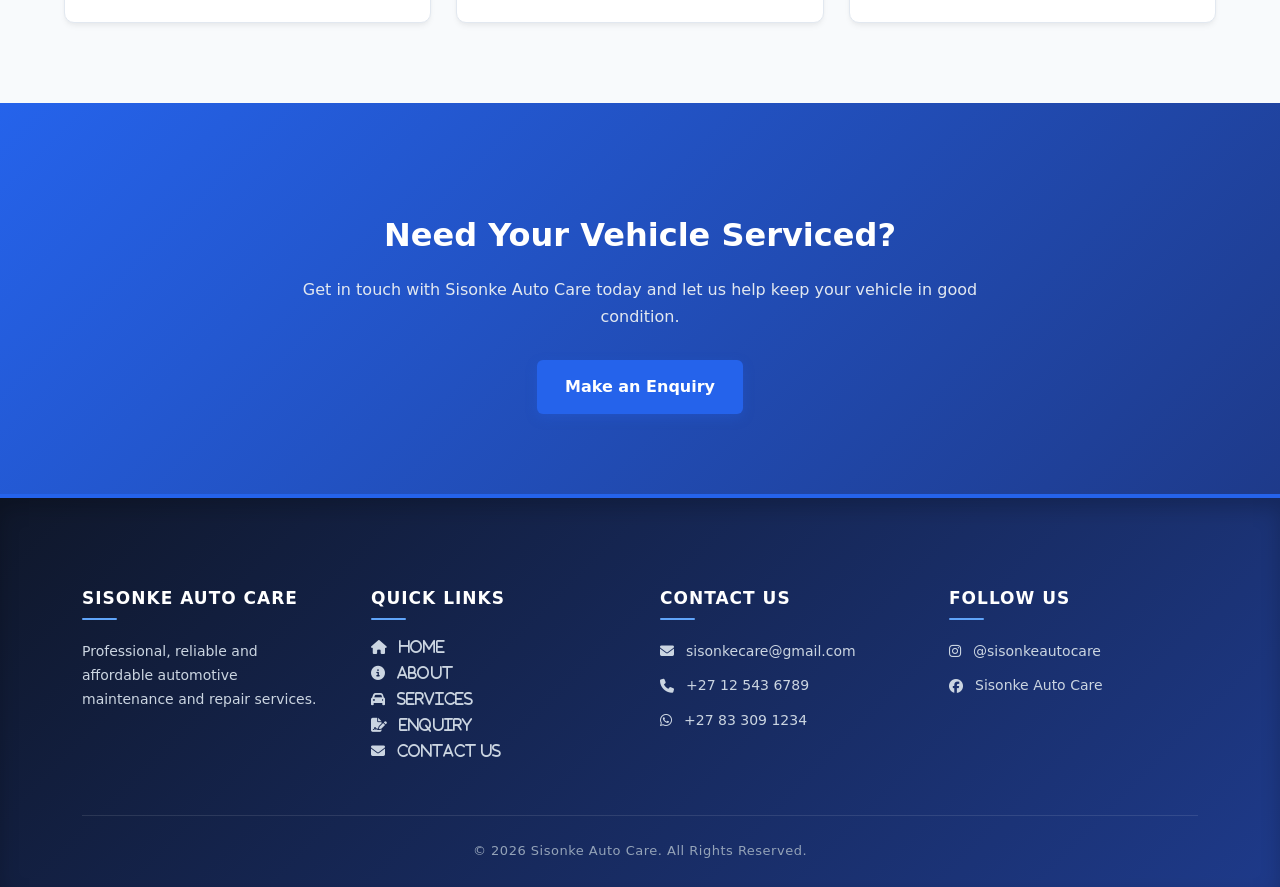
==== commit 82efe5bd: "Last one" ====
--- a/index.html
+++ b/index.html
@@ -32,15 +32,7 @@
 </header>
 <body>
 
-     </header>
-<body>
-      
-          <img src="image/Web-SiteImage-6-scaled.png" width="400" 
-
-      </header>
-<body>
     
-
   <main>
 
     <!-- Hero Section -->
@@ -54,8 +46,8 @@
             </p>
 
             <div class="hero-buttons">
-                <a href="./PAGES/enquiry.html" class="button">Make an Enquiry</a>
-                <a href="./PAGES/services.html" class="button secondary-button">
+                <a href="PAGES/enquiry.html" class="button">Make an Enquiry</a>
+                <a href="PAGES/services.html" class="button secondary-button">
                     View Our Services
                 </a>
             </div>
@@ -81,7 +73,7 @@
                         to help keep your vehicle running smoothly.
                     </p>
 
-                    <a href="services.html">Learn More →</a>
+                    <a href="PAGES/services.html">Learn More →</a>
                 </div>
 
 
@@ -95,7 +87,7 @@
                         focused on vehicle safety and reliability.
                     </p>
 
-                    <a href="services.html">Learn More →</a>
+                    <a href="PAGES/services.html">Learn More →</a>
                 </div>
 
 
@@ -109,7 +101,7 @@
                         and vehicle performance problems.
                     </p>
 
-                    <a href="services.html">Learn More →</a>
+                    <a href="PAGES/services.html">Learn More →</a>
                 </div>
 
             </div>
@@ -181,7 +173,7 @@
                 keep your vehicle in good condition.
             </p>
 
-            <a href="enquiry.html" class="button">
+            <a href="PAGES/enquiry.html" class="button">
                 Make an Enquiry
             </a>
 
--- a/CSS/style.css
+++ b/CSS/style.css
@@ -1,264 +1,656 @@
- /* body{
-    background-color: gold
-    ;
-}
-
-h1 {
-    color: black;
-}
-
-p {
-    font-size:20px; color:softer blue; */
-
-    /* :root represents the highest-level html element.
-   It stores reusable CSS variables for the whole Services page.
-   Students must replace these example colours with their actual colours. */
+ /* ==========================================
+   1. ROOT VARIABLES & GLOBAL DESIGN SYSTEM
+   ========================================== */
 :root {
-    --primary: #2563EB; /* Store the website's main colour. */
-    --primary-dark: #1E3A8A; /* Store a darker version for strong backgrounds. */
-    --accent: #000000; /* Store the highlight and hover colour. */
-    --background: #F5F7FA; 
-    /* Store the page background colour. */
-    --surface: #FFFFFF; /* Store the card background colour. */
-    --text: #1F2937; /* Store the normal text colour. */
-    --border: #D1D5DB; /* Store the card border colour. */
-}
-
-/* Select every HTML element. */
+    --primary: #2563EB;
+    --primary-dark: #1E3A8A;
+    --accent: #0F172A;
+    --background: #F8FAFC;
+    --surface: #FFFFFF;
+    --text: #1E293B;
+    --text-muted: #64748B;
+    --border: #E2E8F0;
+    --nav-bg: #0B0F19;
+    --danger: #E50914;
+}
+
 * {
-    box-sizing: border-box; /* Include padding and borders inside element widths. */
-}
-
-/* Style the complete visible webpage. */
+    box-sizing: border-box;
+}
+
 body {
-    margin: 0; /* Remove the browser's default outside spacing. */
-    background-color: var(--background); /* Use the stored background colour. */
-    color: var(--text); /* Use the stored normal text colour. */
-    font-family: Arial, Helvetica, sans-serif; /* Set readable fallback fonts. */
-    font-size: 16px; /* Set the default text size. */
-    line-height: 1.6; /* Add readable space between lines. */
-}
-
-/* Create a reusable centred content area. */
+    margin: 0;
+    background-color: var(--background);
+    color: var(--text);
+    font-family: system-ui, -apple-system, BlinkMacSystemFont, "Segoe UI", Roboto, sans-serif;
+    font-size: 16px;
+    line-height: 1.6;
+    -webkit-font-smoothing: antialiased;
+}
+
 .container {
-    width: min(90%, 1200px); /* Use 90% width but never exceed 1200px. */
-    margin-inline: auto; /* Centre the container horizontally. */
-}
-
-/* Remove normal underlines and animate link colour changes. */
+    width: min(90%, 1200px);
+    margin-inline: auto;
+}
+
 a {
-    text-decoration: none; /* Remove the browser's default underline. */
-    transition: 0.25s ease; /* Smoothly animate interaction changes. */
-}
-
-/* Style the header across the top of the Services page. */
+    text-decoration: none;
+    transition: color 0.25s ease;
+}
+
+/* ==========================================
+   2. HEADER & CLEAN NAVIGATION BAR
+   ========================================== */
 .site-header {
-    background-color: var(--primary); /* Use the main website colour. */
-    border-bottom: 4px solid var(--accent); /* Add an accent line. */
-}
-
-/* Arrange the brand and navigation in one row. */
+    background-color: var(--nav-bg);
+    border-bottom: 4px solid var(--danger);
+    position: sticky;
+    top: 0;
+    z-index: 1000;
+}
+
 .header-inner {
-    display: flex; /* Place children next to each other. */
-    align-items: center; /* Align children vertically. */
-    justify-content: space-between; /* Push them to opposite sides. */
-    min-height: 80px; /* Give the header a useful minimum height. */
-    gap: 2rem; /* Add space between the brand and navigation. */
-}
-
-/* Style the clickable organisation name. */
+    max-width: 1200px;
+    margin: 0 auto;
+    padding: 15px 30px;
+    display: flex;
+    align-items: center;
+    justify-content: space-between;
+    min-height: 80px;
+    gap: 2rem;
+}
+
 .brand {
-    color: #fffdfd; /* Display the brand in white. */
-    font-size: 1.25rem; /* Make it larger than normal text. */
-    font-weight: bold; /* Emphasise the organisation name. */
-}
-
-/* Arrange the main navigation links. */
+    color: #FFFFFF;
+    font-size: 1.25rem;
+    font-weight: bold;
+}
+
+.brand img {
+    width: 180px;
+    height: auto;
+    display: block;
+}
+
 .site-nav {
-    display: flex; /* Place links in one row. */
-    gap: 0.35rem; /* Add a small gap between links. */
-}
-
-/* Style each link inside the main navigation. */
+    display: flex;
+    align-items: center;
+    gap: 30px;
+}
+
 .site-nav a {
-    padding: 0.7rem 0.9rem; /* Add clickable space inside each link. */
-    border-radius: 6px; /* Round the link corners. */
-    color: #ffffff; /* Display normal navigation text in white. */
-    font-weight: bold; /* Make navigation labels easy to identify. */
-}
-
-/* Apply when a mouse pointer is over a navigation link. */
+    color: #F1F5F9;
+    text-decoration: none;
+    font-size: 15px;
+    font-weight: 600;
+    padding: 0;
+    background: transparent !important;
+    border: none !important;
+    box-shadow: none !important;
+    transform: none !important;
+    transition: color 0.3s ease;
+}
+
 .site-nav a:hover {
-    background-color: var(--accent); /* Change to the accent background. */
-    color: var(--primary-dark); /* Use dark text for contrast. */
-    transform: translateY(-2px); /* Move the link slightly upward. */
-}
-
-/* Apply when a keyboard user selects a navigation link. */
+    color: var(--danger);
+    background: transparent !important;
+}
+
 .site-nav a:focus-visible {
-    outline: 3px solid #ffffff; /* Draw a visible keyboard focus outline. */
-    outline-offset: 2px; /* Add space around the outline. */
-}
-
-/* Highlight the link for the page currently open. */
+    outline: 2px solid #FFFFFF;
+    outline-offset: 4px;
+}
+
 .site-nav a[aria-current="page"] {
-    background-color: #ffffff; /* Use a white active-link background. */
-    color: var(--primary); /* Use the main colour for active-link text. */
-}
-
-/* Style the short introduction at the top of the page. */
+    color: var(--danger);
+    background: transparent !important;
+}
+
+/* ==========================================
+   3. HERO & PAGE HEADERS
+   ========================================== */
 .page-header {
-    padding: 4rem 0; /* Add vertical space inside the section. */
-    background-color: var(--primary-dark); /* Use the dark website colour. */
-    color: #ffffff; /* Make inherited text white. */
-    text-align: center; /* Centre the introduction. */
-}
-
-/* Style the small line above the main heading. */
+    padding: 5rem 0;
+    background: linear-gradient(135deg, #0F172A 0%, #1E3A8A 100%);
+    color: #FFFFFF;
+    text-align: center;
+    border-bottom: 1px solid rgba(255, 255, 255, 0.1);
+}
+
 .eyebrow {
-    margin-bottom: 0.5rem; /* Add space below the line. */
-    color: var(--accent); /* Use the accent colour. */
-    font-weight: bold; /* Emphasise the text. */
-    text-transform: uppercase; /* Display the text in capital letters. */
-}
-
-/* Style the main Services heading. */
+    margin-bottom: 0.5rem;
+    color: #60A5FA;
+    font-weight: 700;
+    text-transform: uppercase;
+    letter-spacing: 1.5px;
+    font-size: 14px;
+}
+
 .page-header h1 {
-    margin: 0 0 1rem; /* Remove top space and add bottom space. */
-    font-size: clamp(2rem, 5vw, 3.25rem); /* Make the size responsive. */
-}
-
-/* Keep the introductory paragraph readable and centred. */
+    margin: 0 0 1rem;
+    font-size: clamp(2rem, 5vw, 3rem);
+    color: #FFFFFF;
+}
+
 .page-introduction {
-    max-width: 700px; /* Stop the paragraph from becoming too wide. */
-    margin: 0 auto; /* Centre the paragraph. */
-}
-
-/* Add space around the main Services content. */
-.services-section {
-    padding: 4rem 0; /* Add vertical section spacing. */
-}
-
-/* Style the heading above the cards. */
+    max-width: 700px;
+    margin: 0 auto;
+    color: #94A3B8;
+}
+
+.hero {
+    min-height: 520px;
+    display: flex;
+    align-items: center;
+    justify-content: center;
+    text-align: center;
+    background: linear-gradient(rgba(15, 23, 42, 0.85), rgba(15, 23, 42, 0.85)), #111827;
+    padding: 80px 20px;
+}
+
+.hero-content {
+    max-width: 800px;
+}
+
+.hero h1 {
+    color: #FFFFFF;
+    font-size: clamp(2.5rem, 5vw, 3.5rem);
+    line-height: 1.2;
+    margin-bottom: 20px;
+    font-weight: 800;
+}
+
+.hero p {
+    color: #CBD5E1;
+    font-size: 18px;
+    line-height: 1.7;
+    margin-bottom: 35px;
+}
+
+/* ==========================================
+   4. BUTTONS & ACTIONS
+   ========================================== */
+.hero-buttons {
+    display: flex;
+    justify-content: center;
+    gap: 15px;
+    flex-wrap: wrap;
+}
+
+.button {
+    display: inline-block;
+    padding: 14px 28px;
+    background: var(--primary);
+    color: #FFFFFF;
+    text-decoration: none;
+    font-weight: 600;
+    border-radius: 6px;
+    transition: all 0.3s ease;
+    box-shadow: 0 4px 12px rgba(37, 99, 235, 0.25);
+}
+
+.button:hover {
+    background: #1D4ED8;
+    transform: translateY(-2px);
+    box-shadow: 0 6px 16px rgba(37, 99, 235, 0.35);
+}
+
+.secondary-button {
+    background: transparent;
+    color: #FFFFFF;
+    border: 2px solid rgba(255, 255, 255, 0.8);
+    box-shadow: none;
+}
+
+.secondary-button:hover {
+    background: #FFFFFF;
+    color: var(--primary-dark);
+    border-color: #FFFFFF;
+}
+
+/* ==========================================
+   5. SERVICES, CARDS & SECTIONS
+   ========================================== */
+.services-section,
+.services-preview {
+    padding: 80px 0;
+    background-color: var(--background);
+}
+
+.services-preview {
+    background-color: #FFFFFF;
+}
+
 .section-heading {
-    margin: 0 0 2rem; /* Add space below the heading. */
-    color: var(--primary); /* Use the main website colour. */
-    text-align: center; /* Centre the heading. */
-}
-
-/* Arrange four cards in a responsive grid. */
-.services-grid {
-    display: grid; /* Turn this container into CSS Grid. */
-    grid-template-columns: repeat(4, 1fr); /* Create four equal columns. */
-    gap: 1.5rem; /* Add space between cards. */
-}
-
-/* Style every repeated service card. */
-.service-card {
-    overflow: hidden; /* Keep the image inside the rounded corners. */
-    background-color: var(--surface); /* Use the stored card colour. */
-    border: 1px solid var(--border); /* Add a light card border. */
-    border-radius: 10px; /* Round the card corners. */
-    box-shadow: 0 5px 15px rgba(0, 0, 0, 0.12); /* Add depth. */
-    transition: transform 0.25s ease; /* Animate the card hover movement. */
-}
-
-/* Apply while the mouse is over a service card. */
-.service-card:hover {
-    transform: translateY(-5px); /* Lift the card slightly upward. */
-}
-
-/* Give every service image the same size. */
+    margin: 0 0 3rem;
+    color: var(--primary-dark);
+    text-align: center;
+    font-size: 32px;
+    font-weight: 700;
+}
+
+.services-grid,
+.cards {
+    display: grid;
+    grid-template-columns: repeat(4, 1fr);
+    gap: 25px;
+}
+
+.cards {
+    grid-template-columns: repeat(3, 1fr);
+}
+
+.service-card,
+.card,
+.benefit {
+    background-color: var(--surface);
+    border: 1px solid var(--border);
+    border-radius: 10px;
+    overflow: hidden;
+    box-shadow: 0 4px 6px -1px rgba(0, 0, 0, 0.05), 0 2px 4px -1px rgba(0, 0, 0, 0.03);
+    transition: transform 0.3s ease, box-shadow 0.3s ease;
+}
+
+.service-card:hover,
+.card:hover {
+    transform: translateY(-5px);
+    box-shadow: 0 10px 20px -3px rgba(0, 0, 0, 0.08);
+}
+
 .service-image {
-    display: block; /* Remove the inline gap below an image. */
-    width: 100%; /* Fill the complete card width. */
-    height: 180px; /* Give all four images equal height. */
-    object-fit: cover; /* Crop images without stretching them. */
-}
-
-/* Add internal spacing around each card's text. */
-.service-content {
-    padding: 1.25rem; /* Add space between text and card edges. */
-}
-
-/* Style each service name. */
-.service-content h3 {
-    margin: 0 0 0.5rem; /* Remove top space and add bottom space. */
-    color: var(--primary); /* Use the main website colour. */
-}
-
-/* Remove unnecessary space below each service description. */
-.service-content p {
-    margin-bottom: 0; /* Remove the final paragraph's bottom margin. */
-}
-
-/* Style the footer at the bottom of the Services page. */
-.site-footer {
-    padding: 2rem 0; /* Add internal footer spacing. */
-    background-color: var(--primary-dark); /* Use the dark website colour. */
-    color: #000000; /* Display footer text in white. */
-    text-align: center; /* Centre the footer text. */
-
-}
-
-/* Remove the paragraph's default footer margin. */
-.site-footer p {
-    margin: 0; /* Remove unwanted space around the copyright. */
+    display: block;
+    width: 100%;
+    height: 180px;
+    object-fit: cover;
+}
+
+.service-content,
+.card,
+.benefit {
+    padding: 30px;
+}
+
+.service-content h3,
+.card h3,
+.benefit h3 {
+    margin: 0 0 12px;
+    color: var(--primary);
+    font-size: 20px;
+}
+
+.service-content p,
+.card p,
+.benefit p {
+    color: var(--text-muted);
+    line-height: 1.7;
+    margin-bottom: 0;
+}
+
+.card-icon,
+.benefit-icon {
+    font-size: 40px;
+    margin-bottom: 15px;
+}
+
+.benefit-icon {
+    width: 50px;
+    height: 50px;
+    margin: 0 auto 15px;
+    display: flex;
+    align-items: center;
+    justify-content: center;
+    background: var(--primary);
+    color: #FFFFFF;
+    border-radius: 50%;
+    font-size: 20px;
+    font-weight: bold;
+}
+
+.why-us {
+    padding: 80px 0;
+    background-color: var(--background);
+    text-align: center;
+}
+
+.benefits {
+    display: grid;
+    grid-template-columns: repeat(3, 1fr);
+    gap: 25px;
+}
+
+.benefit {
+    background: #FFFFFF;
+    text-align: center;
+}
+
+/* ==========================================
+   6. ABOUT SECTIONS
+   ========================================== */
+.about-section {
+    max-width: 1100px;
+    margin: 80px auto;
+    padding: 0 25px;
+}
+
+.about-intro {
+    text-align: center;
+    margin-bottom: 50px;
+}
+
+.about-intro h1 {
+    font-size: 40px;
+    margin-bottom: 15px;
+    color: var(--primary-dark);
+}
+
+.about-intro p {
+    max-width: 750px;
+    margin: 0 auto;
+    font-size: 18px;
+    line-height: 1.8;
+    color: var(--text-muted);
+}
+
+.about-card {
+    background: #FFFFFF;
+    padding: 35px;
+    margin-bottom: 25px;
+    border-left: 5px solid var(--primary);
+    border-radius: 8px;
+    border-top: 1px solid var(--border);
+    border-right: 1px solid var(--border);
+    border-bottom: 1px solid var(--border);
+    box-shadow: 0 2px 4px rgba(0, 0, 0, 0.02);
+}
+
+.about-card h2 {
+    margin-top: 0;
+    margin-bottom: 15px;
+    font-size: 24px;
+    color: var(--primary-dark);
+}
+
+.about-card p {
+    margin: 0 0 15px;
+    font-size: 16px;
+    line-height: 1.8;
+    color: var(--text-muted);
+}
+
+.about-card p:last-child {
+    margin-bottom: 0;
+}
+
+/* ==========================================
+   7. CONTACT SECTION (SIDE-BY-SIDE HARMONIZED)
+   ========================================== */
+.contact-section,
+.form-section {
+    background: linear-gradient(135deg, #0F172A 0%, #1E3A8A 100%);
+    width: 100%;
+    min-height: 85vh;
+    padding: 80px 20px;
+    box-sizing: border-box;
+    display: flex;
+    flex-direction: column;
+    justify-content: center;
+    align-items: center;
+}
+
+.contact-container,
+.form-container {
+    width: 100%;
+    max-width: 1200px;
+    background-color: #0F172A;
+    border: 1px solid rgba(96, 165, 250, 0.2);
+    border-top: 4px solid var(--primary);
+    border-radius: 12px;
+    padding: 50px;
+    box-shadow: 0 25px 50px rgba(0, 0, 0, 0.4);
+    box-sizing: border-box;
     
-}
-
-/* Tablet rules apply when the screen is 900px or narrower. */
-@media (max-width: 900px) {
-    /* Stack the brand above the navigation on tablets. */
-    .header-inner {
-        flex-direction: column; /* Change the header from a row to a column. */
-        padding: 1rem 0; /* Add space inside the stacked header. */
-    }
-
-    /* Allow tablet navigation links to move onto another line. */
-    .site-nav {
-        justify-content: center; /* Centre the links. */
-        flex-wrap: wrap; /* Wrap links when space is limited. */
-    }
-
-    /* Change the four service cards into two columns. */
-    .services-grid {
-        grid-template-columns: repeat(2, 1fr); /* Display two equal columns. */
-    }
-}
-
-/* Phone rules apply when the screen is 600px or narrower. */
-@media (max-width: 600px) {
-    /* Stack the navigation links vertically. */
-    .site-nav {
-        width: 100%; /* Fill the available phone width. */
-        flex-direction: column; /* Place links below one another. */
-    }
-
-    /* Make every phone navigation link easy to tap. */
-    .site-nav a {
-        width: 100%; /* Make each link fill the navigation width. */
-        text-align: center; /* Centre each link label. */
-    }
-
-    /* Display one service card per row on phones. */
-    .services-grid {
-        grid-template-columns: 1fr; /* Change the grid to one column. */
-    }
-}
-
-
-/* ==========================================
-   SISONKE AUTO CARE - MODERN PROFESSIONAL FOOTER
-   ========================================== */
-
+    display: grid;
+    grid-template-columns: 1fr 1fr;
+    gap: 40px;
+    align-items: start;
+}
+
+.contact-container > .contact-header,
+.form-container > .contact-header {
+    grid-column: 1 / -1;
+}
+
+.contact-header {
+    text-align: center;
+    margin-bottom: 10px;
+    width: 100%;
+}
+
+.contact-header h1 {
+    color: #FFFFFF;
+    font-size: 32px;
+    font-weight: 700;
+    text-transform: uppercase;
+    letter-spacing: 1.5px;
+    margin: 0 0 10px 0;
+}
+
+.contact-header p {
+    color: #94A3B8;
+    font-size: 15px;
+    margin: 0;
+}
+
+.contact-info {
+    background: #1E293B;
+    padding: 35px;
+    border-radius: 10px;
+    border-left: 5px solid var(--primary);
+    color: #FFFFFF !important;
+    height: 100%;
+    box-sizing: border-box;
+    border-top: 1px solid rgba(255, 255, 255, 0.05);
+    border-right: 1px solid rgba(255, 255, 255, 0.05);
+    border-bottom: 1px solid rgba(255, 255, 255, 0.05);
+}
+
+.contact-info p,
+.contact-info span,
+.contact-info li,
+.contact-info div {
+    color: #CBD5E1 !important;
+}
+
+.contact-info h2,
+.contact-form h2 {
+    margin-top: 0;
+    margin-bottom: 20px;
+    color: #60A5FA !important;
+    font-size: 22px;
+}
+
+.contact-details {
+    list-style: none;
+    padding: 0;
+    margin: 0;
+}
+
+.contact-details li {
+    display: flex;
+    flex-direction: column;
+    gap: 4px;
+    padding: 12px 0;
+    border-bottom: 1px solid #334155;
+    color: #CBD5E1 !important;
+}
+
+.contact-details li:last-child {
+    border-bottom: none;
+}
+
+.contact-details strong {
+    color: #60A5FA !important;
+    font-size: 14px;
+}
+
+.contact-details span {
+    color: #FFFFFF !important;
+    font-size: 14px;
+}
+
+.contact-form {
+    background: #1E293B;
+    padding: 35px;
+    border-radius: 10px;
+    border-left: 5px solid #60A5FA;
+    box-shadow: none;
+    width: 100%;
+    box-sizing: border-box;
+    border-top: 1px solid rgba(255, 255, 255, 0.05);
+    border-right: 1px solid rgba(255, 255, 255, 0.05);
+    border-bottom: 1px solid rgba(255, 255, 255, 0.05);
+}
+
+.form-group {
+    display: flex;
+    flex-direction: column;
+    margin-bottom: 20px;
+    width: 100%;
+}
+
+.form-group label {
+    width: 100%;
+    color: #E2E8F0;
+    font-weight: 500;
+    font-size: 14px;
+    margin-bottom: 8px;
+}
+
+.form-group label::after {
+    display: none;
+}
+
+.form-group input,
+.form-group select,
+.form-group textarea {
+    width: 100%;
+    background-color: #0F172A;
+    border: 1px solid #334155;
+    border-radius: 6px;
+    padding: 12px 16px;
+    color: #FFFFFF;
+    font-size: 14px;
+    font-family: inherit;
+    box-sizing: border-box;
+    transition: all 0.3s ease;
+}
+
+.form-group input::placeholder,
+.form-group textarea::placeholder {
+    color: #64748B;
+}
+
+.form-group input:focus,
+.form-group select:focus,
+.form-group textarea:focus {
+    outline: none;
+    border-color: #60A5FA;
+    background-color: #0b1120;
+    box-shadow: 0 0 0 3px rgba(96, 165, 250, 0.2);
+}
+
+.form-group textarea {
+    resize: vertical;
+    min-height: 110px;
+}
+
+.form-text {
+    display: block;
+    margin-top: 5px;
+    font-size: 12px;
+    color: #94A3B8;
+}
+
+.form-group-checkbox {
+    margin: 15px 0;
+    color: #CBD5E1;
+    font-size: 13px;
+}
+
+.form-group-checkbox label {
+    display: flex;
+    align-items: center;
+    gap: 10px;
+    cursor: pointer;
+    width: auto;
+}
+
+.form-group-checkbox input[type="checkbox"] {
+    accent-color: var(--primary);
+    width: 16px;
+    height: 16px;
+}
+
+.contact-form button,
+.submit-btn {
+    display: block;
+    width: 100%;
+    margin-top: 15px;
+    padding: 14px 24px;
+    border: none;
+    border-radius: 6px;
+    background: var(--primary);
+    color: #FFFFFF;
+    font-size: 15px;
+    font-weight: 600;
+    cursor: pointer;
+    transition: all 0.3s ease;
+    text-transform: uppercase;
+    letter-spacing: 1px;
+    box-shadow: 0 4px 12px rgba(37, 99, 235, 0.3);
+}
+
+.contact-form button:hover,
+.submit-btn:hover {
+    background: #1D4ED8;
+    transform: translateY(-2px);
+    box-shadow: 0 6px 18px rgba(37, 99, 235, 0.4);
+}
+
+/* ==========================================
+   8. CALL TO ACTION (CTA)
+   ========================================= */
+.cta {
+    padding: 80px 20px;
+    background: linear-gradient(135deg, var(--primary) 0%, var(--primary-dark) 100%);
+    text-align: center;
+    color: #FFFFFF;
+}
+
+.cta h2 {
+    color: #FFFFFF;
+    font-size: 32px;
+    margin-bottom: 15px;
+    font-weight: 700;
+}
+
+.cta p {
+    max-width: 700px;
+    margin: 0 auto 30px;
+    color: #E2E8F0;
+    line-height: 1.7;
+}
+
+/* ==========================================
+   9. UNIFIED GLOBAL FOOTER
+   ========================================= */
 .site-footer {
     background: linear-gradient(135deg, #0F172A 0%, #1E3A8A 100%);
     color: #FFFFFF;
-    padding: 60px 20px 25px;
-    margin-top: 60px;
-    border-top: 4px solid #2563EB; /* Premium brand accent line */
+    padding: 70px 20px 25px;
+    border-top: 4px solid var(--primary);
     box-shadow: inset 0 10px 20px rgba(0, 0, 0, 0.2);
+    text-align: left;
 }
 
 .footer-content {
@@ -271,17 +663,11 @@
 
 .footer-section {
     flex: 1;
-    transition: transform 0.3s ease;
-}
-
-/* Subtle hover pop effect on individual columns */
-.footer-section:hover {
-    transform: translateY(-3px);
 }
 
 .footer-section h3 {
     color: #FFFFFF;
-    font-size: 18px;
+    font-size: 17px;
     font-weight: 700;
     margin-bottom: 20px;
     text-transform: uppercase;
@@ -290,7 +676,6 @@
     padding-bottom: 8px;
 }
 
-/* Elegant underline accent for headings */
 .footer-section h3::after {
     content: '';
     position: absolute;
@@ -309,9 +694,6 @@
     font-size: 14px;
 }
 
-
-/* Quick Links & Lists */
-
 .footer-links,
 .footer-list {
     list-style: none;
@@ -332,41 +714,13 @@
     color: #CBD5E1;
     text-decoration: none;
     font-size: 14px;
-    transition: all 0.3s cubic-bezier(0.4, 0, 0.2, 1);
-}
-
-/* Icon Styling with Soft Background Glow Container */
-.footer-links a i,
-.footer-list i {
-    width: 32px;
-    height: 32px;
-    display: flex;
-    align-items: center;
-    justify-content: center;
-    background-color: rgba(30, 41, 59, 0.8);
-    border: 1px solid rgba(96, 165, 250, 0.2);
-    border-radius: 6px;
-    color: #60A5FA;
-    font-size: 14px;
-    transition: all 0.3s ease;
-}
-
-/* Interactive Hover States */
+    transition: color 0.3s ease;
+}
+
 .footer-links a:hover {
     color: #FFFFFF;
-    padding-left: 6px; /* Smooth slide-to-the-right animation */
-}
-
-.footer-links a:hover i,
-.footer-list li:hover i {
-    background-color: #2563EB;
-    color: #FFFFFF;
-    border-color: #2563EB;
-    box-shadow: 0 0 10px rgba(37, 99, 235, 0.4);
-}
-
-
-/* Copyright Section */
+    padding-left: 4px;
+}
 
 .footer-bottom {
     max-width: 1150px;
@@ -383,844 +737,56 @@
     letter-spacing: 0.5px;
 }
 
-
-/* Mobile Responsiveness */
-
-@media (max-width: 768px) {
-    .site-footer {
-        padding: 40px 15px 20px;
-    }
-
-    .footer-content {
-        flex-direction: column;
-        gap: 35px;
-    }
-
-    .footer-section {
-        width: 100%;
-    }
-
-    .footer-section:hover {
-        transform: none; /* Disable lift on small touch screens */
-    }
-}
-/* Header */
-.site-header {
-    background-color: #0b0b0b;
-    padding: 10px 0;
-    border-bottom: 2px solid #e50914;
-}
-
-/* Header container */
-.header-inner {
-    max-width: 1200px;
-    margin: 0 auto;
-    padding: 0 30px;
-
-    display: flex;
-    align-items: center;
-    justify-content: space-between;
-}
-
-/* Logo */
-.brand img {
-    width: 180px;
-    height: auto;
-    display: block;
-}
-
-/* Navigation */
-.site-nav {
-    display: flex;
-    align-items: center;
-    gap: 30px;
-}
-
-.site-nav a {
-    color: #ffffff;
-    text-decoration: none;
-    font-size: 16px;
-    font-weight: 600;
-    transition: 0.3s ease;
-}
-
-.site-nav a:hover {
-    color: #e50914;
-}
-
-/* Mobile */
-@media (max-width: 768px) {
+/* ==========================================
+   10. MEDIA QUERIES (RESPONSIVE ADAPTATION)
+   ========================================== */
+@media (max-width: 992px) {
+    .services-grid {
+        grid-template-columns: repeat(2, 1fr);
+    }
+    
+    .cards, .benefits {
+        grid-template-columns: repeat(2, 1fr);
+    }
+}
+
+@media (max-width: 900px) {
     .header-inner {
         flex-direction: column;
-        gap: 15px;
-    }
-
-    .brand img {
-        width: 160px;
+        padding: 1rem 0;
+        gap: 1rem;
     }
 
     .site-nav {
-        gap: 15px;
+        justify-content: center;
         flex-wrap: wrap;
-        justify-content: center;
-    }
-}
-
-/* About Us Section */
-.about-section {
-    max-width: 1100px;
-    margin: 60px auto;
-    padding: 0 25px;
-}
-
-/* Main heading section */
-.about-intro {
-    text-align: center;
-    margin-bottom: 45px;
-}
-
-.about-intro h1 {
-    font-size: 42px;
-    margin-bottom: 15px;
-    color: #021cff;
-}
-
-.about-intro p {
-    max-width: 750px;
-    margin: 0 auto;
-    font-size: 18px;
-    line-height: 1.8;
-    color: #555;
-}
-
-/* Individual sections */
-.about-card {
-    background: #f5f5f5;
-    padding: 30px;
-    margin-bottom: 25px;
-    border-left: 5px solid hwb(239 1% 0%);
-    border-radius: 8px;
-}
-
-.about-card h2 {
-    margin-top: 0;
-    margin-bottom: 15px;
-    font-size: 27px;
-    color: #0004fc;
-}
-
-.about-card p {
-    margin: 0 0 15px;
-    font-size: 16px;
-    line-height: 1.8;
-    color: #555;
-}
-
-.about-card p:last-child {
-    margin-bottom: 0;
-}
-
-/* Mobile responsiveness */
+        gap: 20px;
+    }
+
+    .contact-container,
+    .form-container {
+        grid-template-columns: 1fr;
+    }
+}
+
 @media (max-width: 768px) {
-
-    .about-section {
-        margin: 40px auto;
-        padding: 0 18px;
-    }
-
-    .about-intro h1 {
-        font-size: 34px;
-    }
-
-    .about-intro p {
-        font-size: 16px;
-    }
-
-    .about-card {
-        padding: 22px;
-    }
-
-    .about-card h2 {
-        font-size: 23px;
-    }
-
-    .about-card p {
-        font-size: 15px;
-    }
-}
-
-/* Contact Section */
-.contact-section {
-    max-width: 1100px;
-    margin: 60px auto;
-    padding: 0 25px;
-}
-
-/* Contact Heading */
-.contact-header {
-    text-align: center;
-    margin-bottom: 45px;
-}
-
-.contact-header h1 {
-    font-size: 42px;
-    color: #1807fd;
-    margin-bottom: 12px;
-}
-
-.contact-header p {
-    font-size: 18px;
-    color: #666;
-    margin: 0;
-}
-
-/* Main Contact Layout */
-.contact-container {
-    display: grid;
-    grid-template-columns: 1fr 1fr;
-    gap: 35px;
-    align-items: stretch;
-}
-
-/* Contact Information */
-.contact-info {
-    background: #f5f5f5;
-    padding: 35px;
-    border-radius: 10px;
-    border-left: 5px solid #222;
-}
-
-.contact-info h2,
-.contact-form h2 {
-    margin-top: 0;
-    margin-bottom: 15px;
-    color: #0509fa;
-    font-size: 27px;
-}
-
-.contact-info > p {
-    color: #666;
-    line-height: 1.7;
-    margin-bottom: 25px;
-}
-
-/* Contact Details */
-.contact-details {
-    list-style: none;
-    padding: 0;
-    margin: 0;
-}
-
-.contact-details li {
-    display: flex;
-    flex-direction: column;
-    gap: 4px;
-    padding: 13px 0;
-    border-bottom: 1px solid #ddd;
-}
-
-.contact-details li:last-child {
-    border-bottom: none;
-}
-
-.contact-details strong {
-    color: #070bfc;
-    font-size: 15px;
-}
-
-.contact-details span {
-    color: #666;
-    font-size: 15px;
-}
-
-/* ==========================================
-   SISONKE AUTO CARE - FULL PAGE CONTACT STYLING
-   ========================================== */
-
-/* Full-width section stretching across the screen */
-.contact-section {
-    background: linear-gradient(135deg, #0F172A 0%, #1E3A8A 100%);
-    width: 100%;
-    min-height: 90vh;
-    padding: 80px 20px;
-    box-sizing: border-box;
-    display: flex;
-    flex-direction: column;
-    justify-content: center;
-    align-items: center;
-}
-
-/* Centered professional container with comfortable width */
-.contact-container {
-    width: 100%;
-    max-width: 900px;
-    background-color: #0F172A;
-    border: 1px solid rgba(96, 165, 250, 0.2);
-    border-top: 4px solid #2563EB;
-    border-radius: 12px;
-    padding: 60px 50px;
-    box-shadow: 0 25px 50px rgba(0, 0, 0, 0.5), 0 0 25px rgba(37, 99, 235, 0.15);
-    box-sizing: border-box;
-}
-
-.contact-header {
-    text-align: center;
-    margin-bottom: 40px;
-    width: 100%;
-}
-
-.contact-header h1 {
-    color: #FFFFFF;
-    font-size: 32px;
-    font-weight: 700;
-    text-transform: uppercase;
-    letter-spacing: 1.5px;
-    margin: 0 0 10px 0;
-}
-
-/* Optional: If you have a subtitle/paragraph under the heading */
-.contact-header p {
-    color: #94A3B8;
-    font-size: 15px;
-    margin: 0;
-}
-
-.contact-form {
-    background: transparent;
-    padding: 0;
-    border-radius: 0;
-    box-shadow: none;
-    width: 100%;
-}
-
-.form-group {
-    display: flex;
-    align-items: center;
-    margin-bottom: 26px;
-    width: 100%;
-}
-
-.form-group label {
-    width: 200px;
-    color: #E2E8F0;
-    font-weight: 500;
-    font-size: 15px;
-    flex-shrink: 0;
-    margin-bottom: 0;
-}
-
-.form-group label::after {
-    content: ":";
-    float: right;
-    margin-right: 20px;
-    color: #60A5FA;
-    font-weight: bold;
-}
-
-.form-group input,
-.form-group textarea {
-    flex-grow: 1;
-    background-color: #1E293B;
-    border: 1px solid #334155;
-    border-radius: 6px;
-    padding: 14px 18px;
-    color: #FFFFFF;
-    font-size: 15px;
-    font-family: inherit;
-    box-sizing: border-box;
-    transition: all 0.3s ease;
-}
-
-.form-group input::placeholder,
-.form-group textarea::placeholder {
-    color: #64748B;
-}
-
-.form-group input:focus,
-.form-group textarea:focus {
-    outline: none;
-    border-color: #60A5FA;
-    background-color: #111827;
-    box-shadow: 0 0 0 4px rgba(96, 165, 250, 0.15);
-}
-
-.form-group textarea {
-    resize: vertical;
-    min-height: 140px;
-}
-
-.contact-form button {
-    display: block;
-    width: 240px;
-    margin-left: auto;
-    margin-top: 20px;
-    padding: 14px 24px;
-    border: none;
-    border-radius: 6px;
-    background: linear-gradient(135deg, #2563EB 0%, #1D4ED8 100%);
-    color: #FFFFFF;
-    font-size: 15px;
-    font-weight: 600;
-    cursor: pointer;
-    transition: all 0.3s ease;
-    text-transform: uppercase;
-    letter-spacing: 1px;
-    box-shadow: 0 4px 12px rgba(37, 99, 235, 0.3);
-}
-
-.contact-form button:hover {
-    background: linear-gradient(135deg, #1D4ED8 0%, #1E40AF 100%);
-    transform: translateY(-2px);
-    box-shadow: 0 6px 18px rgba(37, 99, 235, 0.4);
-}
-
-/* Mobile Responsiveness */
-@media (max-width: 768px) {
+    .cards,
+    .benefits,
+    .services-grid,
+    .footer-content {
+        grid-template-columns: 1fr;
+    }
+
     .contact-section {
         padding: 40px 15px;
     }
 
-    .contact-container {
+    .contact-container,
+    .form-container {
         padding: 30px 20px;
     }
 
     .contact-header h1 {
         font-size: 24px;
     }
-
-    .form-group {
-        flex-direction: column;
-        align-items: stretch;
-    }
-
-    .form-group label {
-        width: 100%;
-        margin-bottom: 8px;
-    }
-
-    .form-group label::after {
-        display: none;
-    }
-
-    .contact-form button {
-        width: 100%;
-        margin-left: 0;
-    }
-}
-
-/* ==============================
-   GENERAL CONTAINER
-============================== */
-
-.container {
-    width: 90%;
-    max-width: 1100px;
-    margin: 0 auto;
-}
-
-
-/* ==============================
-   HERO SECTION
-============================== */
-
-.hero {
-    min-height: 500px;
-    display: flex;
-    align-items: center;
-    justify-content: center;
-    text-align: center;
-    background: #222;
-    padding: 60px 20px;
-    box-sizing: border-box;
-}
-
-.hero-content {
-    max-width: 800px;
-}
-
-.hero h1 {
-    color: #fff;
-    font-size: 48px;
-    line-height: 1.2;
-    margin-bottom: 20px;
-}
-
-.hero p {
-    color: #ddd;
-    font-size: 18px;
-    line-height: 1.7;
-    margin-bottom: 30px;
-}
-
-
-/* ==============================
-   BUTTONS
-============================== */
-
-.hero-buttons {
-    display: flex;
-    justify-content: center;
-    gap: 15px;
-    flex-wrap: wrap;
-}
-
-.button {
-    display: inline-block;
-    padding: 13px 25px;
-    background: #fff;
-    color: #1304f1;
-    text-decoration: none;
-    font-weight: 600;
-    border-radius: 6px;
-    transition: 0.3s;
-}
-
-.button:hover {
-    background: #ddd;
-}
-
-.secondary-button {
-    background: transparent;
-    color: #fff;
-    border: 1px solid #fff;
-}
-
-.secondary-button:hover {
-    background: #fff;
-    color: #1708f1;
-}
-
-
-/* ==============================
-   SERVICES
-============================== */
-
-.services-preview {
-    padding: 70px 0;
-    background: #fff;
-    text-align: center;
-}
-
-.services-preview h2,
-.why-us h2 {
-    font-size: 32px;
-    color: #1f06ff;
-    margin-bottom: 40px;
-}
-
-.cards {
-    display: grid;
-    grid-template-columns: repeat(3, 1fr);
-    gap: 25px;
-}
-
-.card {
-    padding: 30px;
-    background: #f5f5f5;
-    border-radius: 8px;
-    text-align: center;
-    transition: 0.3s;
-}
-
-.card:hover {
-    transform: translateY(-5px);
-    box-shadow: #1304f1;
-}
-
-.card-icon {
-    font-size: 42px;
-    margin-bottom: 15px;
-}
-
-.card h3 {
-    font-size: 21px;
-    color: #1900ff;
-    margin-bottom: 12px;
-}
-
-.card p {
-    color: #666;
-    line-height: 1.7;
-    margin-bottom: 20px;
-}
-
-.card a {
-    color: #0e40e4;
-    text-decoration: none;
-    font-weight: 600;
-}
-
-.card a:hover {
-    text-decoration: underline;
-}
-
-
-/* ==============================
-   WHY CHOOSE US
-============================== */
-
-.why-us {
-    padding: 70px 0;
-    background: #f5f5f5;
-    text-align: center;
-}
-
-.benefits {
-    display: grid;
-    grid-template-columns: repeat(3, 1fr);
-    gap: 25px;
-}
-
-.benefit {
-    background: #fff;
-    padding: 30px;
-    border-radius: 8px;
-}
-
-.benefit-icon {
-    width: 45px;
-    height: 45px;
-    margin: 0 auto 15px;
-    display: flex;
-    align-items: center;
-    justify-content: center;
-    background: #0145ff;
-    color: #fff;
-    border-radius: 50%;
-    font-size: 22px;
-    font-weight: bold;
-}
-
-.benefit h3 {
-    color: #0d11e2;
-    font-size: 21px;
-    margin-bottom: 12px;
-}
-
-.benefit p {
-    color: #666;
-    line-height: 1.7;
-}
-
-
-/* ==============================
-   CALL TO ACTION
-============================== */
-
-.cta {
-    padding: 70px 20px;
-    background: #3801ff;
-    text-align: center;
-}
-
-.cta h2 {
-    color: #fff;
-    font-size: 32px;
-    margin-bottom: 15px;
-}
-
-.cta p {
-    max-width: 700px;
-    margin: 0 auto 25px;
-    color: #ddd;
-    line-height: 1.7;
-}
-
-
-/* ==============================
-   MOBILE RESPONSIVE
-============================== */
-
-@media (max-width: 768px) {
-
-    .hero {
-        min-height: 450px;
-    }
-
-    .hero h1 {
-        font-size: 36px;
-    }
-
-    .hero p {
-        font-size: 16px;
-    }
-
-    .cards,
-    .benefits {
-        grid-template-columns: 1fr;
-    }
-
-    .services-preview,
-    .why-us,
-    .cta {
-        padding: 50px 0;
-    }
-
-    .services-preview h2,
-    .why-us h2,
-    .cta h2 {
-        font-size: 28px;
-    }
-}
-
-/* Enquiry Form Styling - Inspired by reference layout using Sisonke colors */
-
-.form-section {
-    background-color: #1E3A8A; /* Sisonke Primary Deep Blue background */
-    padding: 50px 20px;
-    display: flex;
-    justify-content: center;
-    align-items: center;
-}
-
-.form-container {
-    width: 100%;
-    max-width: 850px;
-    background-color: #0F172A; /* Dark navy card container */
-    border: 1px solid #60A5FA; /* Clean accent border */
-    border-radius: 8px;
-    padding: 45px 40px;
-    box-shadow: 0 10px 30px rgba(0, 0, 0, 0.3);
-}
-
-.page-title h2 {
-    color: #0F172A; 
-    text-align: center;
-    font-size: 28px;
-    margin-bottom: 8px;
-    text-transform: uppercase;
-    letter-spacing: 1px;
-}
-
-/* Form Row layout (Label on left, colon separator, Input on right) */
-.form-group {
-    display: flex;
-    align-items: center;
-    margin-bottom: 22px;
-}
-
-.form-group label {
-    width: 180px;
-    color: #FFFFFF;
-    font-weight: 500;
-    font-size: 14px;
-    flex-shrink: 0;
-}
-
-/* Adds the colon separator matching your reference screenshot */
-.form-group label::after {
-    content: ":";
-    float: right;
-    margin-right: 15px;
-    color: #93C5FD;
-}
-
-/* Input fields taking up the rest of the row */
-.form-group input,
-.form-group select,
-.form-group textarea {
-    flex-grow: 1;
-    background-color: #1E293B; /* Darker input box background */
-    border: 1px solid #334155;
-    border-radius: 4px;
-    padding: 12px 15px;
-    color: #FFFFFF;
-    font-size: 14px;
-    transition: all 0.3s ease;
-}
-
-.form-group input::placeholder,
-.form-group textarea::placeholder {
-    color: #64748B;
-}
-
-.form-group input:focus,
-.form-group select:focus,
-.form-group textarea:focus {
-    outline: none;
-    border-color: #60A5FA;
-    background-color: #0F172A;
-    box-shadow: 0 0 0 2px rgba(96, 165, 250, 0.2);
-}
-
-.form-group textarea {
-    resize: vertical;
-}
-
-/* Small helper texts under inputs */
-.form-text {
-    display: block;
-    margin-top: 5px;
-    font-size: 12px;
-    color: #94A3B8;
-    margin-left: 180px; /* Aligned with inputs */
-}
-
-/* Checkbox alignment */
-.form-group-checkbox {
-    margin: 25px 0;
-    color: #CBD5E1;
-    font-size: 13px;
-    padding-left: 180px; /* Aligns with inputs */
-}
-
-.form-group-checkbox label {
-    display: flex;
-    align-items: center;
-    gap: 10px;
-    cursor: pointer;
-}
-
-.form-group-checkbox input[type="checkbox"] {
-    accent-color: #2563EB;
-    width: 16px;
-    height: 16px;
-}
-
-/* Submit Button styled to match your brand */
-.submit-btn {
-    display: block;
-    width: 200px;
-    margin-left: auto;
-    background-color: #2563EB; 
-    color: #FFFFFF;
-    border: none;
-    border-radius: 4px;
-    padding: 12px 20px;
-    font-size: 15px;
-    font-weight: 600;
-    cursor: pointer;
-    transition: background-color 0.3s ease;
-    text-transform: uppercase;
-    letter-spacing: 0.5px;
-}
-
-.submit-btn:hover {
-    background-color: #1D4ED8;
-}
-
-/* Mobile Responsiveness: Stacks fields neatly on smaller screens */
-@media (max-width: 768px) {
-    .form-group {
-        flex-direction: column;
-        align-items: stretch;
-    }
-
-    .form-group label {
-        width: 100%;
-        margin-bottom: 6px;
-    }
-
-    .form-group label::after {
-        display: none; /* Hide colon on mobile view */
-    }
-
-    .form-text,
-    .form-group-checkbox {
-        padding-left: 0;
-    }
-
-    .submit-btn {
-        width: 100%;
-    }
 }
